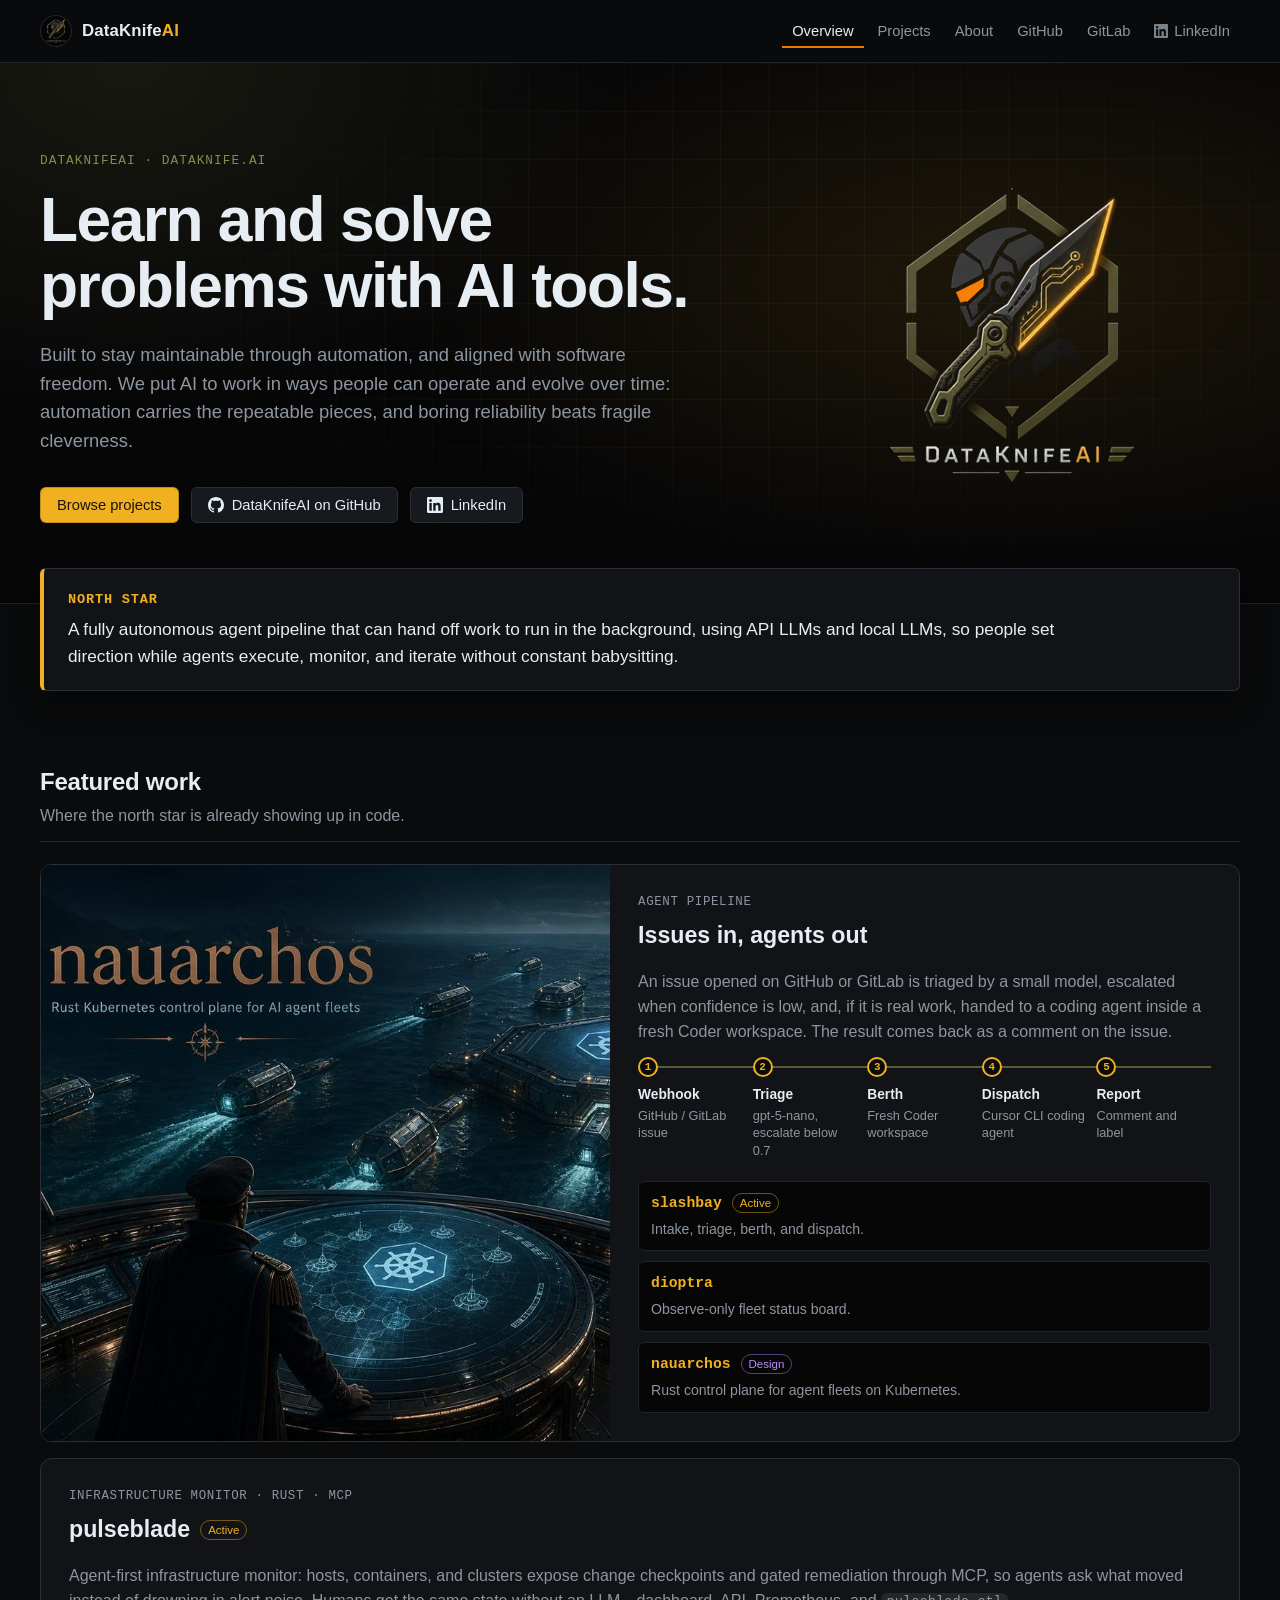
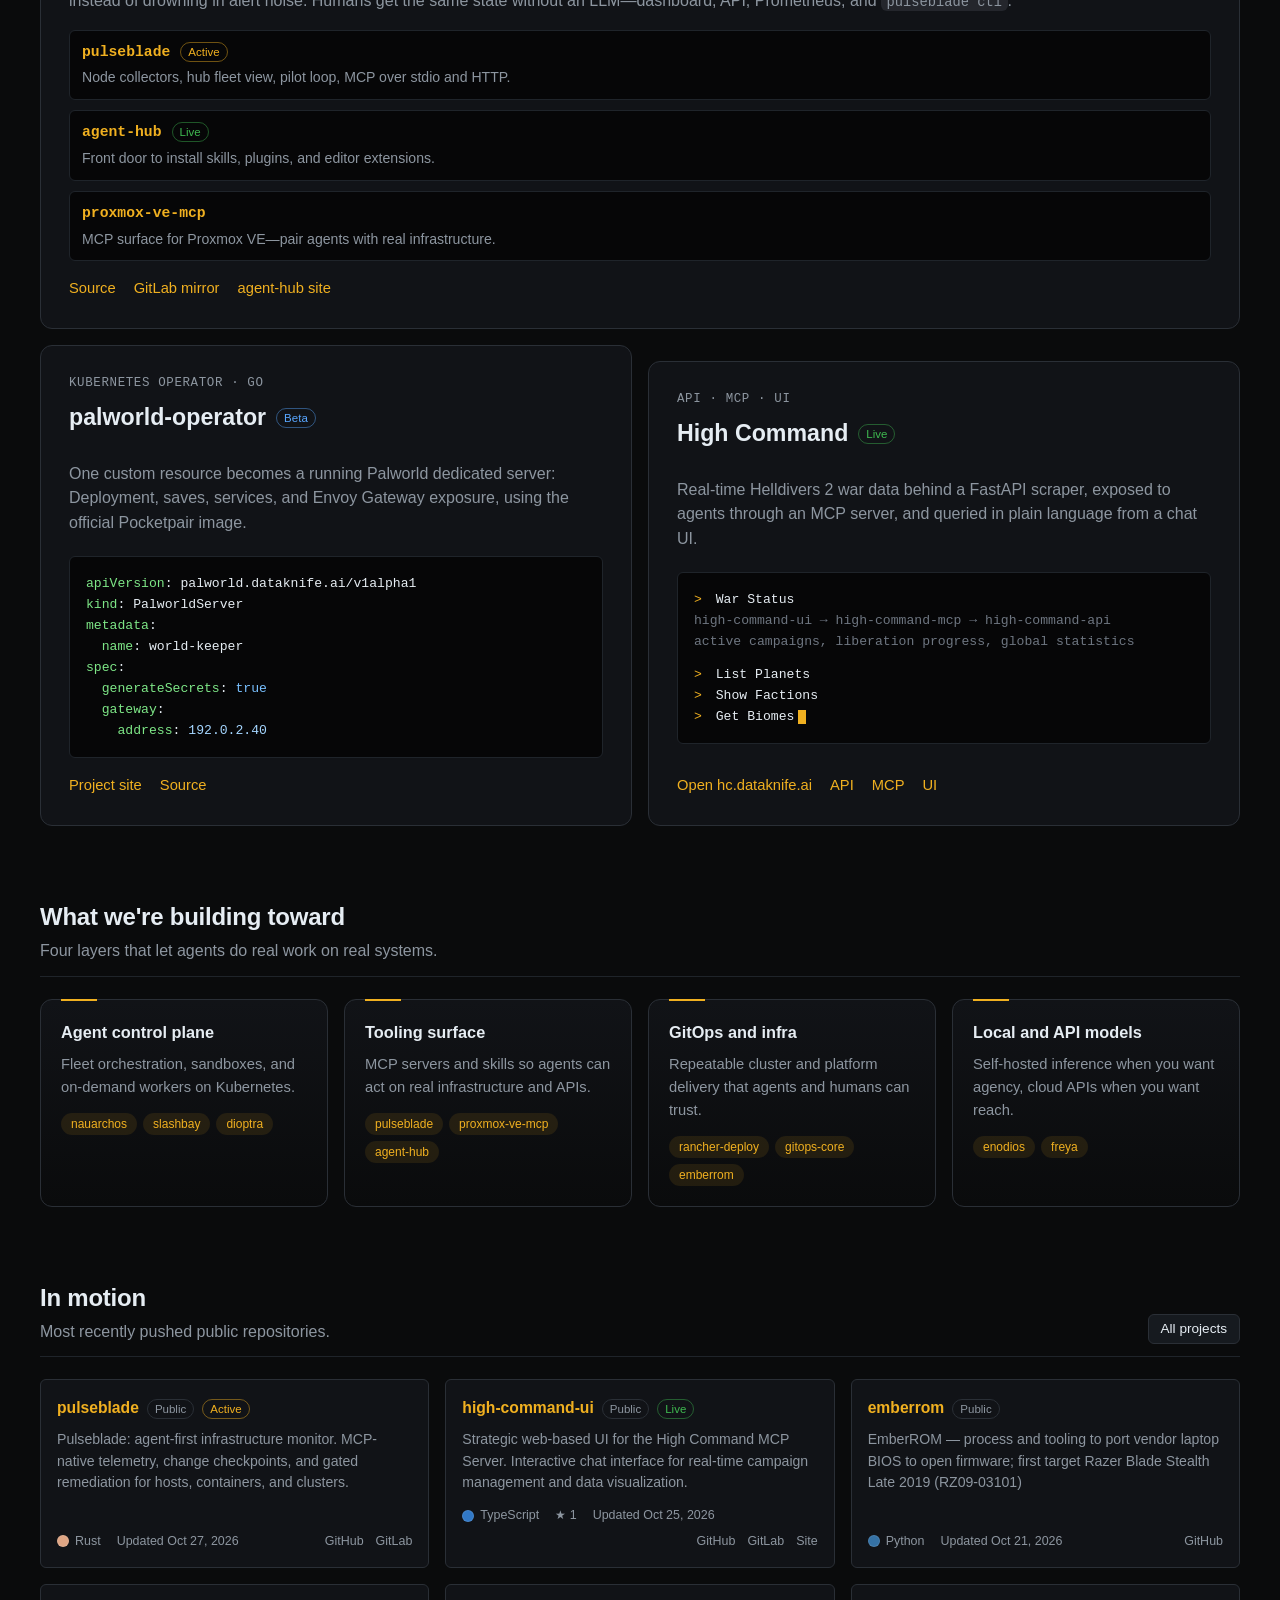
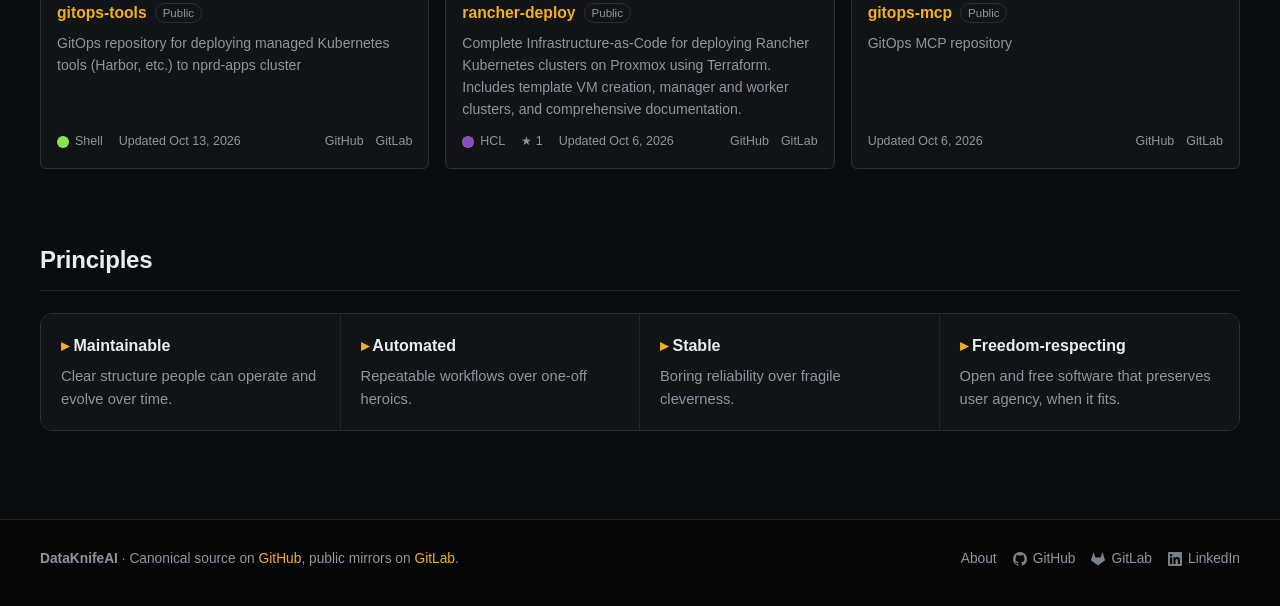
==== index.html @ 4ab3aa8d "feat: add About placeholder with resume stub Nav/footer About link and downloadable PDF placeholder;" ====
<!DOCTYPE html>
<html lang="en">
  <head>
    <meta charset="utf-8" />
    <meta name="viewport" content="width=device-width, initial-scale=1" />
    <title>DataKnifeAI — AI tools that stay maintainable</title>
    <meta
      name="description"
      content="DataKnifeAI learns and solves problems with AI tools—built to stay maintainable through automation, and aligned with software freedom."
    />
    <meta name="theme-color" content="#0a0b0c" />
    <link rel="icon" href="assets/favicon.svg" type="image/svg+xml" />
    <link rel="icon" href="assets/favicon-32.png" type="image/png" sizes="32x32" />
    <link rel="apple-touch-icon" href="assets/apple-touch-icon.png" sizes="180x180" />

    <link rel="canonical" href="https://dataknife.ai/" />
    <meta property="og:title" content="DataKnifeAI" />
    <meta
      property="og:description"
      content="Learn and solve problems with AI tools—built to stay maintainable through automation, and aligned with software freedom."
    />
    <meta property="og:url" content="https://dataknife.ai/" />
    <meta property="og:image" content="https://dataknife.ai/assets/og.jpg" />
    <meta property="og:type" content="website" />
    <meta name="twitter:card" content="summary_large_image" />
    <link rel="stylesheet" href="styles.css" />
  </head>
  <body>
    <a class="skip" href="#main">Skip to content</a>

    <header class="site-header">
      <div class="wrap header-row">
        <a class="brand" href="./">
          <img src="assets/dataknifeai-logo-384.png" alt="" width="32" height="32" />
          <span>DataKnife<em>AI</em></span>
        </a>
        <nav class="site-nav" aria-label="Primary">
          <a href="./" aria-current="page">Overview</a>
          <a href="projects.html">Projects</a>
          <a href="about.html">About</a>
          <a href="https://github.com/DataKnifeAI">GitHub</a>
          <a href="https://gitlab.com/dk-raas/dkai">GitLab</a>
          <a href="https://www.linkedin.com/in/lee-chapman-583ab796">
            <svg aria-hidden="true" viewBox="0 0 24 24" width="14" height="14"><path fill="currentColor" d="M20.447 20.452h-3.554v-5.569c0-1.328-.027-3.037-1.852-3.037-1.853 0-2.136 1.445-2.136 2.939v5.667H9.351V9h3.414v1.561h.046c.477-.9 1.637-1.85 3.37-1.85 3.601 0 4.267 2.37 4.267 5.455v6.286zM5.337 7.433c-1.144 0-2.063-.926-2.063-2.065 0-1.138.92-2.063 2.063-2.063 1.14 0 2.064.925 2.064 2.063 0 1.139-.925 2.065-2.064 2.065zm1.782 13.019H3.555V9h3.564v11.452zM22.225 0H1.771C.792 0 0 .774 0 1.729v20.542C0 23.227.792 24 1.771 24h20.451C23.2 24 24 23.227 24 22.271V1.729C24 .774 23.2 0 22.222 0h.003z"/></svg>
            LinkedIn
          </a>
        </nav>
      </div>
    </header>

    <main id="main">
      <section class="hero">
        <div class="wrap hero-grid">
          <div class="hero-copy">
            <p class="eyebrow">DataKnifeAI · dataknife.ai</p>
            <h1>Learn and solve problems with AI tools.</h1>
            <p class="lede">
              Built to stay maintainable through automation, and aligned with software freedom.
              We put AI to work in ways people can operate and evolve over time: automation
              carries the repeatable pieces, and boring reliability beats fragile cleverness.
            </p>
            <div class="actions">
              <a class="btn btn-primary" href="projects.html">Browse projects</a>
              <a class="btn" href="https://github.com/DataKnifeAI">
                <svg aria-hidden="true" viewBox="0 0 16 16" width="16" height="16"><path fill="currentColor" d="M8 0c4.42 0 8 3.58 8 8a8.013 8.013 0 0 1-5.45 7.59c-.4.08-.55-.17-.55-.38 0-.27.01-1.13.01-2.2 0-.75-.25-1.23-.54-1.48 1.78-.2 3.65-.88 3.65-3.95 0-.88-.31-1.59-.82-2.15.08-.2.36-1.02-.08-2.12 0 0-.67-.22-2.2.82-.64-.18-1.32-.27-2-.27-.68 0-1.36.09-2 .27-1.53-1.03-2.2-.82-2.2-.82-.44 1.1-.16 1.92-.08 2.12-.51.56-.82 1.28-.82 2.15 0 3.06 1.86 3.75 3.64 3.95-.23.2-.44.55-.51 1.07-.46.21-1.61.55-2.33-.66-.15-.24-.6-.83-1.23-.82-.67.01-.27.38.01.53.34.19.73.9.82 1.13.16.45.68 1.31 2.69.94 0 .67.01 1.3.01 1.49 0 .21-.15.45-.55.38A7.995 7.995 0 0 1 0 8c0-4.42 3.58-8 8-8Z"/></svg>
                DataKnifeAI on GitHub
              </a>
              <a class="btn" href="https://www.linkedin.com/in/lee-chapman-583ab796">
                <svg aria-hidden="true" viewBox="0 0 24 24" width="16" height="16"><path fill="currentColor" d="M20.447 20.452h-3.554v-5.569c0-1.328-.027-3.037-1.852-3.037-1.853 0-2.136 1.445-2.136 2.939v5.667H9.351V9h3.414v1.561h.046c.477-.9 1.637-1.85 3.37-1.85 3.601 0 4.267 2.37 4.267 5.455v6.286zM5.337 7.433c-1.144 0-2.063-.926-2.063-2.065 0-1.138.92-2.063 2.063-2.063 1.14 0 2.064.925 2.064 2.063 0 1.139-.925 2.065-2.064 2.065zm1.782 13.019H3.555V9h3.564v11.452zM22.225 0H1.771C.792 0 0 .774 0 1.729v20.542C0 23.227.792 24 1.771 24h20.451C23.2 24 24 23.227 24 22.271V1.729C24 .774 23.2 0 22.222 0h.003z"/></svg>
                LinkedIn
              </a>
            </div>
          </div>
          <figure class="hero-mark">
            <img src="assets/dataknifeai-logo-384.png" alt="DataKnifeAI logo: a circuit-edged data knife inside an olive hexagon" width="384" height="384" />
          </figure>
        </div>
      </section>

      <section class="wrap north-star" aria-labelledby="north-star-title">
        <div class="callout">
          <h2 id="north-star-title">North star</h2>
          <p>
            A fully autonomous agent pipeline that can hand off work to run in the background,
            using API LLMs and local LLMs, so people set direction while agents execute, monitor,
            and iterate without constant babysitting.
          </p>
        </div>
      </section>

      <section class="wrap section" aria-labelledby="featured-title">
        <header class="section-head">
          <h2 id="featured-title">Featured work</h2>
          <p>Where the north star is already showing up in code.</p>
        </header>

        <article class="feature feature-lead">
          <div class="feature-media">
            <img src="assets/nauarchos.jpg" alt="Nauarchos concept art: an admiral directing a fleet of agent vessels" width="1200" height="800" loading="lazy" />
          </div>
          <div class="feature-body">
            <p class="feature-kicker">Agent pipeline</p>
            <h3>Issues in, agents out</h3>
            <p>
              An issue opened on GitHub or GitLab is triaged by a small model, escalated when
              confidence is low, and, if it is real work, handed to a coding agent inside a fresh
              Coder workspace. The result comes back as a comment on the issue.
            </p>
            <ol class="pipeline" aria-label="Pipeline stages">
              <li><span>Webhook</span>GitHub / GitLab issue</li>
              <li><span>Triage</span>gpt-5-nano, escalate below 0.7</li>
              <li><span>Berth</span>Fresh Coder workspace</li>
              <li><span>Dispatch</span>Cursor CLI coding agent</li>
              <li><span>Report</span>Comment and label</li>
            </ol>
            <ul class="repo-trio">
              <li>
                <a href="https://github.com/DataKnifeAI/slashbay">slashbay</a>
                <span class="status status-active">Active</span>
                <p>Intake, triage, berth, and dispatch.</p>
              </li>
              <li>
                <a href="https://github.com/DataKnifeAI/dioptra">dioptra</a>
                <p>Observe-only fleet status board.</p>
              </li>
              <li>
                <a href="https://github.com/DataKnifeAI/nauarchos">nauarchos</a>
                <span class="status status-design">Design</span>
                <p>Rust control plane for agent fleets on Kubernetes.</p>
              </li>
            </ul>
          </div>
        </article>

        <article class="feature">
          <div class="feature-body">
            <p class="feature-kicker">Infrastructure monitor · Rust · MCP</p>
            <h3>
              <a href="https://github.com/DataKnifeAI/pulseblade">pulseblade</a>
              <span class="status status-active">Active</span>
            </h3>
            <p>
              Agent-first infrastructure monitor: hosts, containers, and clusters expose change
              checkpoints and gated remediation through MCP, so agents ask what moved instead of
              drowning in alert noise. Humans get the same state without an LLM—dashboard, API,
              Prometheus, and <code>pulseblade ctl</code>.
            </p>
            <ul class="repo-trio">
              <li>
                <a href="https://github.com/DataKnifeAI/pulseblade">pulseblade</a>
                <span class="status status-active">Active</span>
                <p>Node collectors, hub fleet view, pilot loop, MCP over stdio and HTTP.</p>
              </li>
              <li>
                <a href="https://github.com/DataKnifeAI/agent-hub">agent-hub</a>
                <span class="status status-live">Live</span>
                <p>Front door to install skills, plugins, and editor extensions.</p>
              </li>
              <li>
                <a href="https://github.com/DataKnifeAI/proxmox-ve-mcp">proxmox-ve-mcp</a>
                <p>MCP surface for Proxmox VE—pair agents with real infrastructure.</p>
              </li>
            </ul>
            <p class="feature-links">
              <a href="https://github.com/DataKnifeAI/pulseblade">Source</a>
              <a href="https://gitlab.com/dk-raas/dkai/pulseblade">GitLab mirror</a>
              <a href="https://dataknifeai.github.io/agent-hub/">agent-hub site</a>
            </p>
          </div>
        </article>

        <div class="feature-pair">
          <article class="feature">
            <div class="feature-body">
              <p class="feature-kicker">Kubernetes operator · Go</p>
              <h3>
                <a href="https://github.com/DataKnifeAI/palworld-operator">palworld-operator</a>
                <span class="status status-beta">Beta</span>
              </h3>
              <p>
                One custom resource becomes a running Palworld dedicated server: Deployment, saves,
                services, and Envoy Gateway exposure, using the official Pocketpair image.
              </p>
              <pre class="code" aria-label="Example PalworldServer resource"><code><span class="k">apiVersion</span>: palworld.dataknife.ai/v1alpha1
<span class="k">kind</span>: PalworldServer
<span class="k">metadata</span>:
  <span class="k">name</span>: world-keeper
<span class="k">spec</span>:
  <span class="k">generateSecrets</span>: <span class="v">true</span>
  <span class="k">gateway</span>:
    <span class="k">address</span>: <span class="s">192.0.2.40</span></code></pre>
              <p class="feature-links">
                <a href="https://dataknifeai.github.io/palworld-operator/">Project site</a>
                <a href="https://github.com/DataKnifeAI/palworld-operator">Source</a>
              </p>
            </div>
          </article>

          <article class="feature">
            <div class="feature-body">
              <p class="feature-kicker">API · MCP · UI</p>
              <h3>
                <a href="https://hc.dataknife.ai/">High Command</a>
                <span class="status status-live">Live</span>
              </h3>
              <p>
                Real-time Helldivers 2 war data behind a FastAPI scraper, exposed to agents through
                an MCP server, and queried in plain language from a chat UI.
              </p>
              <div class="terminal" aria-label="Example High Command prompt">
                <p><span class="prompt">&gt;</span> War Status</p>
                <p class="dim">high-command-ui → high-command-mcp → high-command-api</p>
                <p class="dim">active campaigns, liberation progress, global statistics</p>
                <p class="gap"><span class="prompt">&gt;</span> List Planets</p>
                <p><span class="prompt">&gt;</span> Show Factions</p>
                <p><span class="prompt">&gt;</span> Get Biomes<span class="cursor" aria-hidden="true"></span></p>
              </div>
              <p class="feature-links">
                <a href="https://hc.dataknife.ai/">Open hc.dataknife.ai</a>
                <a href="https://github.com/DataKnifeAI/high-command-api">API</a>
                <a href="https://github.com/DataKnifeAI/high-command-mcp">MCP</a>
                <a href="https://github.com/DataKnifeAI/high-command-ui">UI</a>
              </p>
            </div>
          </article>
        </div>
      </section>

      <section class="wrap section" aria-labelledby="layers-title">
        <header class="section-head">
          <h2 id="layers-title">What we're building toward</h2>
          <p>Four layers that let agents do real work on real systems.</p>
        </header>
        <div class="layers">
          <article>
            <h3>Agent control plane</h3>
            <p>Fleet orchestration, sandboxes, and on-demand workers on Kubernetes.</p>
            <p class="layer-repos"><a href="https://github.com/DataKnifeAI/nauarchos">nauarchos</a> <a href="https://github.com/DataKnifeAI/slashbay">slashbay</a> <a href="https://github.com/DataKnifeAI/dioptra">dioptra</a></p>
          </article>
          <article>
            <h3>Tooling surface</h3>
            <p>MCP servers and skills so agents can act on real infrastructure and APIs.</p>
            <p class="layer-repos"><a href="https://github.com/DataKnifeAI/pulseblade">pulseblade</a> <a href="https://github.com/DataKnifeAI/proxmox-ve-mcp">proxmox-ve-mcp</a> <a href="https://github.com/DataKnifeAI/agent-hub">agent-hub</a></p>
          </article>
          <article>
            <h3>GitOps and infra</h3>
            <p>Repeatable cluster and platform delivery that agents and humans can trust.</p>
            <p class="layer-repos"><a href="https://github.com/DataKnifeAI/rancher-deploy">rancher-deploy</a> <a href="https://github.com/DataKnifeAI/gitops-core">gitops-core</a> <a href="https://github.com/DataKnifeAI/emberrom">emberrom</a></p>
          </article>
          <article>
            <h3>Local and API models</h3>
            <p>Self-hosted inference when you want agency, cloud APIs when you want reach.</p>
            <p class="layer-repos"><a href="https://github.com/DataKnifeAI/enodios">enodios</a> <a href="https://github.com/DataKnifeAI/freya">freya</a></p>
          </article>
        </div>
      </section>

      <section class="wrap section" aria-labelledby="motion-title">
        <header class="section-head section-head-row">
          <div>
            <h2 id="motion-title">In motion</h2>
            <p>Most recently pushed public repositories.</p>
          </div>
          <a class="btn btn-small" href="projects.html">All projects</a>
        </header>
        <div class="repo-grid" id="recent" aria-live="polite">
          <p class="muted">Loading recent activity…</p>
        </div>
      </section>

      <section class="wrap section" aria-labelledby="principles-title">
        <header class="section-head">
          <h2 id="principles-title">Principles</h2>
        </header>
        <dl class="principles">
          <div><dt>Maintainable</dt><dd>Clear structure people can operate and evolve over time.</dd></div>
          <div><dt>Automated</dt><dd>Repeatable workflows over one-off heroics.</dd></div>
          <div><dt>Stable</dt><dd>Boring reliability over fragile cleverness.</dd></div>
          <div><dt>Freedom-respecting</dt><dd>Open and free software that preserves user agency, when it fits.</dd></div>
        </dl>
      </section>
    </main>

    <footer class="site-footer">
      <div class="wrap footer-row">
        <p>
          <strong>DataKnifeAI</strong> · Canonical source on
          <a href="https://github.com/DataKnifeAI">GitHub</a>, public mirrors on
          <a href="https://gitlab.com/dk-raas/dkai">GitLab</a>.
        </p>
        <p class="footer-links">
          <a href="about.html">About</a>
          <a href="https://github.com/DataKnifeAI">
            <svg aria-hidden="true" viewBox="0 0 16 16" width="14" height="14"><path fill="currentColor" d="M8 0c4.42 0 8 3.58 8 8a8.013 8.013 0 0 1-5.45 7.59c-.4.08-.55-.17-.55-.38 0-.27.01-1.13.01-2.2 0-.75-.25-1.23-.54-1.48 1.78-.2 3.65-.88 3.65-3.95 0-.88-.31-1.59-.82-2.15.08-.2.36-1.02-.08-2.12 0 0-.67-.22-2.2.82-.64-.18-1.32-.27-2-.27-.68 0-1.36.09-2 .27-1.53-1.03-2.2-.82-2.2-.82-.44 1.1-.16 1.92-.08 2.12-.51.56-.82 1.28-.82 2.15 0 3.06 1.86 3.75 3.64 3.95-.23.2-.44.55-.51 1.07-.46.21-1.61.55-2.33-.66-.15-.24-.6-.83-1.23-.82-.67.01-.27.38.01.53.34.19.73.9.82 1.13.16.45.68 1.31 2.69.94 0 .67.01 1.3.01 1.49 0 .21-.15.45-.55.38A7.995 7.995 0 0 1 0 8c0-4.42 3.58-8 8-8Z"/></svg>
            GitHub
          </a>
          <a href="https://gitlab.com/dk-raas/dkai">
            <svg aria-hidden="true" viewBox="0 0 24 24" width="14" height="14"><path fill="currentColor" d="M23.955 13.587l-1.342-4.135-2.664-8.189a.455.455 0 0 0-.867 0L16.418 9.45H7.582L4.918 1.263a.455.455 0 0 0-.867 0L1.386 9.452.044 13.587a.924.924 0 0 0 .331 1.023L12 23.054l11.625-8.443a.92.92 0 0 0 .33-1.024"/></svg>
            GitLab
          </a>
          <a href="https://www.linkedin.com/in/lee-chapman-583ab796">
            <svg aria-hidden="true" viewBox="0 0 24 24" width="14" height="14"><path fill="currentColor" d="M20.447 20.452h-3.554v-5.569c0-1.328-.027-3.037-1.852-3.037-1.853 0-2.136 1.445-2.136 2.939v5.667H9.351V9h3.414v1.561h.046c.477-.9 1.637-1.85 3.37-1.85 3.601 0 4.267 2.37 4.267 5.455v6.286zM5.337 7.433c-1.144 0-2.063-.926-2.063-2.065 0-1.138.92-2.063 2.063-2.063 1.14 0 2.064.925 2.064 2.063 0 1.139-.925 2.065-2.064 2.065zm1.782 13.019H3.555V9h3.564v11.452zM22.225 0H1.771C.792 0 0 .774 0 1.729v20.542C0 23.227.792 24 1.771 24h20.451C23.2 24 24 23.227 24 22.271V1.729C24 .774 23.2 0 22.222 0h.003z"/></svg>
            LinkedIn
          </a>
        </p>
      </div>
    </footer>

    <script src="shared.js"></script>
    <script src="home.js"></script>
  </body>
</html>
---- styles.css ----
:root {
  color-scheme: dark;
  --bg: #0a0b0c;
  --bg-inset: #060607;
  --surface: #111317;
  --surface-2: #161a1f;
  --border: #2a2f36;
  --border-muted: #1f242a;
  --fg: #e6edf3;
  --fg-muted: #8d96a0;
  --fg-subtle: #6e7681;
  --olive: #5a5a36;
  --olive-bright: #8a8a4e;
  --amber: #f0b020;
  --orange: #f07800;
  --link: #f0b020;
  --green: #3fb950;
  --blue: #58a6ff;
  --purple: #bc8cff;
  --radius: 6px;
  --radius-lg: 12px;
  --sans: -apple-system, BlinkMacSystemFont, "Segoe UI", "Noto Sans", Helvetica, Arial, sans-serif;
  --mono: ui-monospace, SFMono-Regular, "SF Mono", Menlo, Consolas, "Liberation Mono", monospace;
  --wrap: 1200px;
}

*,
*::before,
*::after {
  box-sizing: border-box;
}

html {
  scroll-behavior: smooth;
}

body {
  margin: 0;
  background: var(--bg);
  color: var(--fg);
  font-family: var(--sans);
  font-size: 16px;
  line-height: 1.55;
  -webkit-font-smoothing: antialiased;
}

a {
  color: var(--link);
  text-decoration: none;
}

a:hover {
  text-decoration: underline;
}

img {
  max-width: 100%;
  display: block;
}

code {
  font-family: var(--mono);
  font-size: 0.86em;
  padding: 0.12em 0.4em;
  border-radius: var(--radius);
  background: rgba(110, 118, 129, 0.2);
}

.wrap {
  width: min(var(--wrap), calc(100% - 48px));
  margin-inline: auto;
}

.muted {
  color: var(--fg-muted);
}

.skip {
  position: absolute;
  left: 12px;
  top: -40px;
  z-index: 10;
  padding: 6px 12px;
  border-radius: var(--radius);
  background: var(--amber);
  color: #111;
}

.skip:focus {
  top: 12px;
}

.sr {
  position: absolute;
  width: 1px;
  height: 1px;
  overflow: hidden;
  clip: rect(0, 0, 0, 0);
  white-space: nowrap;
}

:focus-visible {
  outline: 2px solid var(--amber);
  outline-offset: 2px;
  border-radius: 4px;
}

/* Header */

.site-header {
  position: sticky;
  top: 0;
  z-index: 5;
  background: rgba(10, 11, 12, 0.88);
  backdrop-filter: saturate(160%) blur(10px);
  border-bottom: 1px solid var(--border-muted);
}

.header-row {
  display: flex;
  align-items: center;
  justify-content: space-between;
  gap: 16px;
  min-height: 62px;
}

.brand {
  display: inline-flex;
  align-items: center;
  gap: 10px;
  color: var(--fg);
  font-weight: 600;
  font-size: 1.05rem;
  letter-spacing: 0.01em;
}

.brand:hover {
  text-decoration: none;
}

.brand img {
  width: 32px;
  height: 32px;
  border-radius: 50%;
  border: 1px solid var(--border);
}

.brand em {
  font-style: normal;
  color: var(--amber);
}

.site-nav {
  display: flex;
  gap: 4px;
}

.site-nav a {
  display: inline-flex;
  align-items: center;
  gap: 6px;
  color: var(--fg-muted);
  padding: 6px 10px;
  border-radius: var(--radius);
  font-size: 0.92rem;
}

.site-nav a svg {
  flex-shrink: 0;
  opacity: 0.85;
}

.site-nav a:hover {
  color: var(--fg);
  background: var(--surface-2);
  text-decoration: none;
}

.site-nav a[aria-current="page"] {
  color: var(--fg);
  box-shadow: inset 0 -2px 0 var(--orange);
  border-radius: 0;
}

/* Buttons */

.btn {
  display: inline-flex;
  align-items: center;
  gap: 8px;
  padding: 7px 16px;
  border: 1px solid var(--border);
  border-radius: var(--radius);
  background: var(--surface-2);
  color: var(--fg);
  font-size: 0.92rem;
  font-weight: 500;
  line-height: 20px;
}

.btn:hover {
  background: #1f252c;
  border-color: #3b424b;
  text-decoration: none;
}

.btn-primary {
  background: var(--amber);
  border-color: rgba(0, 0, 0, 0.2);
  color: #16130a;
}

.btn-primary:hover {
  background: #ffc23a;
  border-color: rgba(0, 0, 0, 0.2);
}

.btn-small {
  padding: 4px 12px;
  font-size: 0.85rem;
}

/* Hero */

.hero {
  position: relative;
  overflow: hidden;
  border-bottom: 1px solid var(--border-muted);
  background:
    radial-gradient(900px 420px at 78% 40%, rgba(240, 176, 32, 0.1), transparent 70%),
    radial-gradient(700px 500px at 10% 0%, rgba(90, 90, 54, 0.22), transparent 70%),
    var(--bg-inset);
}

.hero::before {
  content: "";
  position: absolute;
  inset: 0;
  background-image:
    linear-gradient(rgba(138, 138, 78, 0.07) 1px, transparent 1px),
    linear-gradient(90deg, rgba(138, 138, 78, 0.07) 1px, transparent 1px);
  background-size: 48px 48px;
  mask-image: radial-gradient(ellipse at 60% 40%, #000 20%, transparent 75%);
  pointer-events: none;
}

.hero-grid {
  position: relative;
  display: grid;
  grid-template-columns: minmax(0, 1.25fr) minmax(0, 0.75fr);
  align-items: center;
  gap: 48px;
  padding: 88px 0 80px;
}

.eyebrow {
  margin: 0 0 16px;
  font-family: var(--mono);
  font-size: 0.8rem;
  letter-spacing: 0.08em;
  text-transform: uppercase;
  color: var(--olive-bright);
}

h1 {
  margin: 0;
  font-size: clamp(2.4rem, 5vw, 3.9rem);
  line-height: 1.06;
  letter-spacing: -0.025em;
  font-weight: 650;
}

.lede {
  margin: 22px 0 0;
  max-width: 40rem;
  font-size: 1.15rem;
  color: var(--fg-muted);
}

.actions {
  display: flex;
  flex-wrap: wrap;
  gap: 12px;
  margin-top: 32px;
}

.hero-mark {
  margin: 0;
  justify-self: center;
  position: relative;
}

.hero-mark::after {
  content: "";
  position: absolute;
  inset: 12%;
  z-index: -1;
  border-radius: 50%;
  background: radial-gradient(circle, rgba(240, 176, 32, 0.25), transparent 70%);
  filter: blur(30px);
}

.hero-mark img {
  width: min(360px, 100%);
  height: auto;
  border-radius: var(--radius-lg);
  mix-blend-mode: lighten;
}

/* North star */

.north-star {
  margin-top: -36px;
  position: relative;
}

.callout {
  padding: 20px 24px;
  border: 1px solid var(--border);
  border-left: 4px solid var(--amber);
  border-radius: var(--radius);
  background: var(--surface);
  box-shadow: 0 12px 32px rgba(0, 0, 0, 0.45);
}

.callout h2 {
  margin: 0 0 6px;
  font-size: 0.85rem;
  font-family: var(--mono);
  letter-spacing: 0.06em;
  text-transform: uppercase;
  color: var(--amber);
}

.callout p {
  margin: 0;
  font-size: 1.08rem;
  max-width: 62rem;
}

/* Sections */

.section {
  padding-top: 72px;
}

.section-head {
  margin-bottom: 22px;
  padding-bottom: 12px;
  border-bottom: 1px solid var(--border-muted);
}

.section-head h2 {
  margin: 0;
  font-size: 1.5rem;
  font-weight: 600;
  letter-spacing: -0.01em;
}

.section-head p {
  margin: 4px 0 0;
  color: var(--fg-muted);
}

.section-head-row {
  display: flex;
  align-items: end;
  justify-content: space-between;
  gap: 16px;
}

/* Features */

.feature {
  border: 1px solid var(--border);
  border-radius: var(--radius-lg);
  background: var(--surface);
  overflow: hidden;
}

.feature-lead {
  display: grid;
  grid-template-columns: minmax(0, 0.95fr) minmax(0, 1.05fr);
}

.feature-media {
  position: relative;
  min-height: 100%;
  background: var(--bg-inset);
}

.feature-media img {
  width: 100%;
  height: 100%;
  object-fit: cover;
  object-position: 12% center;
}

.feature-body {
  padding: 28px;
}

.feature-kicker {
  margin: 0 0 6px;
  font-family: var(--mono);
  font-size: 0.78rem;
  letter-spacing: 0.05em;
  text-transform: uppercase;
  color: var(--olive-bright);
}

.feature h3 {
  display: flex;
  flex-wrap: wrap;
  align-items: center;
  gap: 10px;
  margin: 0 0 10px;
  font-size: 1.45rem;
  font-weight: 600;
}

.feature h3 a {
  color: var(--fg);
}

.feature p {
  color: var(--fg-muted);
}

.pipeline {
  display: grid;
  grid-template-columns: repeat(5, minmax(0, 1fr));
  gap: 0;
  margin: 22px 0;
  padding: 0;
  list-style: none;
  counter-reset: stage;
}

.pipeline li {
  position: relative;
  padding: 12px 10px 0 0;
  border-top: 2px solid var(--olive);
  font-size: 0.8rem;
  color: var(--fg-muted);
  line-height: 1.35;
}

.pipeline li::before {
  counter-increment: stage;
  content: counter(stage);
  position: absolute;
  top: -11px;
  left: 0;
  display: grid;
  place-items: center;
  width: 20px;
  height: 20px;
  border-radius: 50%;
  background: var(--bg);
  border: 2px solid var(--amber);
  color: var(--amber);
  font-size: 0.68rem;
  font-weight: 700;
  font-family: var(--mono);
}

.pipeline li span {
  display: block;
  margin: 6px 0 2px;
  color: var(--fg);
  font-weight: 600;
  font-size: 0.86rem;
}

.repo-trio {
  display: grid;
  gap: 10px;
  margin: 0;
  padding: 0;
  list-style: none;
}

.repo-trio li {
  display: grid;
  grid-template-columns: auto auto 1fr;
  align-items: baseline;
  gap: 4px 10px;
  padding: 10px 12px;
  border: 1px solid var(--border-muted);
  border-radius: var(--radius);
  background: var(--bg-inset);
}

.repo-trio a {
  font-family: var(--mono);
  font-weight: 600;
  font-size: 0.92rem;
}

.repo-trio p {
  grid-column: 1 / -1;
  margin: 0;
  font-size: 0.88rem;
}

.feature + .feature,
.feature + .feature-pair,
.feature-lead + .feature,
.feature-lead + .feature-pair {
  margin-top: 16px;
}

.feature-pair {
  display: grid;
  grid-template-columns: repeat(2, minmax(0, 1fr));
  gap: 16px;
}

.feature-pair .feature-body {
  display: flex;
  flex-direction: column;
  height: 100%;
}

.feature-links {
  display: flex;
  flex-wrap: wrap;
  gap: 8px 18px;
  margin: auto 0 0;
  padding-top: 16px;
  font-size: 0.92rem;
}

.code,
.terminal {
  margin: 4px 0 0;
  padding: 16px;
  border: 1px solid var(--border-muted);
  border-radius: var(--radius);
  background: var(--bg-inset);
  font-family: var(--mono);
  font-size: 0.82rem;
  line-height: 1.6;
  overflow-x: auto;
  color: var(--fg);
}

.code code {
  padding: 0;
  background: none;
  font-size: inherit;
}

.code .k {
  color: #7ee787;
}

.code .v {
  color: #79c0ff;
}

.code .s {
  color: #a5d6ff;
}

.terminal p {
  margin: 0;
  color: var(--fg);
}

.terminal .dim {
  color: var(--fg-subtle);
}

.terminal .gap {
  margin-top: 12px;
}

.terminal .cursor {
  display: inline-block;
  width: 0.55em;
  height: 1.05em;
  margin-left: 4px;
  vertical-align: text-bottom;
  background: var(--amber);
  animation: blink 1.1s steps(1) infinite;
}

@keyframes blink {
  50% {
    opacity: 0;
  }
}

.terminal .prompt {
  color: var(--amber);
  margin-right: 6px;
}

/* Status + labels */

.status,
.visibility {
  display: inline-block;
  padding: 0 7px;
  border: 1px solid var(--border);
  border-radius: 2em;
  font-size: 0.72rem;
  font-weight: 500;
  line-height: 18px;
  color: var(--fg-muted);
  font-family: var(--sans);
  white-space: nowrap;
}

.status-live {
  color: var(--green);
  border-color: rgba(63, 185, 80, 0.45);
}

.status-active {
  color: var(--amber);
  border-color: rgba(240, 176, 32, 0.45);
}

.status-beta {
  color: var(--blue);
  border-color: rgba(88, 166, 255, 0.45);
}

.status-design {
  color: var(--purple);
  border-color: rgba(188, 140, 255, 0.45);
}

/* Layers */

.layers {
  display: grid;
  grid-template-columns: repeat(4, minmax(0, 1fr));
  gap: 16px;
}

.layers article {
  position: relative;
  padding: 20px;
  border: 1px solid var(--border);
  border-radius: var(--radius-lg);
  background: linear-gradient(180deg, var(--surface), var(--bg));
}

.layers article::before {
  content: "";
  position: absolute;
  top: -1px;
  left: 20px;
  width: 36px;
  height: 2px;
  background: var(--amber);
}

.layers h3 {
  margin: 0 0 8px;
  font-size: 1.02rem;
}

.layers p {
  margin: 0;
  color: var(--fg-muted);
  font-size: 0.92rem;
}

.layers .layer-repos {
  display: flex;
  flex-wrap: wrap;
  gap: 6px;
  margin-top: 14px;
}

.layer-repos a,
.topics span {
  display: inline-block;
  padding: 0 10px;
  border-radius: 2em;
  background: rgba(240, 176, 32, 0.1);
  color: var(--amber);
  font-size: 0.75rem;
  font-weight: 500;
  line-height: 22px;
}

.layer-repos a:hover {
  background: var(--amber);
  color: #16130a;
  text-decoration: none;
}

/* Repo cards (GitHub pinned style) */

.repo-grid {
  display: grid;
  grid-template-columns: repeat(3, minmax(0, 1fr));
  gap: 16px;
}

.repo-card {
  display: flex;
  flex-direction: column;
  padding: 16px;
  border: 1px solid var(--border);
  border-radius: var(--radius);
  background: var(--surface);
}

.repo-card:hover {
  border-color: #3b424b;
}

.repo-name {
  display: flex;
  flex-wrap: wrap;
  align-items: center;
  gap: 8px;
  margin: 0;
  font-size: 0.98rem;
  font-weight: 600;
}

.repo-desc {
  margin: 8px 0 12px;
  color: var(--fg-muted);
  font-size: 0.88rem;
}

.repo-card .repo-desc {
  flex: 1;
}

.repo-meta {
  display: flex;
  flex-wrap: wrap;
  align-items: center;
  gap: 6px 16px;
  margin: 0;
  color: var(--fg-muted);
  font-size: 0.78rem;
}

.lang {
  display: inline-flex;
  align-items: center;
  gap: 6px;
}

.lang-dot {
  width: 12px;
  height: 12px;
  border-radius: 50%;
  border: 1px solid rgba(255, 255, 255, 0.1);
}

.hosts {
  display: inline-flex;
  gap: 12px;
  margin-left: auto;
}

.hosts a {
  color: var(--fg-muted);
}

.hosts a:hover {
  color: var(--amber);
}

/* Principles */

.principles {
  display: grid;
  grid-template-columns: repeat(4, minmax(0, 1fr));
  gap: 0;
  margin: 0;
  border: 1px solid var(--border);
  border-radius: var(--radius-lg);
  overflow: hidden;
}

.principles div {
  padding: 20px;
  background: var(--surface);
  border-right: 1px solid var(--border-muted);
}

.principles div:last-child {
  border-right: 0;
}

.principles dt {
  font-weight: 600;
  margin-bottom: 6px;
}

.principles dt::before {
  content: "▸ ";
  color: var(--amber);
}

.principles dd {
  margin: 0;
  color: var(--fg-muted);
  font-size: 0.92rem;
}

/* Projects page */

.page-head {
  padding: 40px 0 16px;
}

.page-head h1 {
  font-size: 2rem;
}

.page-head p {
  margin: 6px 0 0;
}

.about-draft {
  margin-top: 8px;
  max-width: 44rem;
}

.about-actions {
  padding-top: 36px;
  padding-bottom: 72px;
}

.repo-toolbar {
  display: flex;
  flex-wrap: wrap;
  align-items: center;
  justify-content: space-between;
  gap: 12px;
  padding: 16px 0;
  border-bottom: 1px solid var(--border-muted);
}

.search {
  position: relative;
  flex: 1 1 280px;
  max-width: 440px;
}

.search svg {
  position: absolute;
  left: 10px;
  top: 50%;
  transform: translateY(-50%);
  color: var(--fg-subtle);
}

.search input {
  width: 100%;
  padding: 6px 12px 6px 34px;
  border: 1px solid var(--border);
  border-radius: var(--radius);
  background: var(--bg-inset);
  color: var(--fg);
  font: inherit;
  font-size: 0.92rem;
  line-height: 20px;
}

.search input:focus {
  outline: none;
  border-color: var(--amber);
  box-shadow: 0 0 0 3px rgba(240, 176, 32, 0.25);
}

.tabs {
  display: flex;
  flex-wrap: wrap;
  gap: 4px;
}

.tabs button {
  display: inline-flex;
  align-items: center;
  gap: 6px;
  padding: 5px 12px;
  border: 1px solid transparent;
  border-radius: var(--radius);
  background: transparent;
  color: var(--fg-muted);
  font: inherit;
  font-size: 0.88rem;
  cursor: pointer;
}

.tabs button:hover {
  color: var(--fg);
  background: var(--surface-2);
}

.tabs button[aria-selected="true"] {
  color: var(--fg);
  border-color: var(--border);
  background: var(--surface-2);
  box-shadow: inset 0 -2px 0 var(--orange);
}

.count {
  min-width: 20px;
  padding: 0 6px;
  border-radius: 2em;
  background: rgba(110, 118, 129, 0.3);
  font-size: 0.72rem;
  font-weight: 500;
  line-height: 18px;
  text-align: center;
}

.repo-list {
  margin: 0;
  padding: 0;
  list-style: none;
}

.repo-row {
  padding: 24px 0;
  border-bottom: 1px solid var(--border-muted);
}

.repo-row .repo-name {
  font-size: 1.2rem;
}

.repo-row .repo-desc {
  max-width: 48rem;
  font-size: 0.92rem;
}

.topics {
  display: flex;
  flex-wrap: wrap;
  gap: 6px;
  margin: 0 0 12px;
}

.repo-empty {
  padding: 48px 0;
  text-align: center;
  color: var(--fg-muted);
}

/* Footer */

.site-footer {
  margin-top: 88px;
  border-top: 1px solid var(--border-muted);
  background: var(--bg-inset);
}

.footer-row {
  display: flex;
  flex-wrap: wrap;
  justify-content: space-between;
  gap: 12px 32px;
  padding: 28px 0 36px;
  font-size: 0.86rem;
  color: var(--fg-muted);
}

.footer-row p {
  margin: 0;
  max-width: 44rem;
}

.footer-links {
  display: flex;
  flex-wrap: wrap;
  gap: 4px 16px;
  align-items: center;
}

.footer-links a {
  display: inline-flex;
  align-items: center;
  gap: 6px;
  color: var(--fg-muted);
}

.footer-links a:hover {
  color: var(--fg);
  text-decoration: none;
}

.footer-links a svg {
  flex-shrink: 0;
  opacity: 0.85;
}

/* Responsive */

@media (max-width: 1000px) {
  .layers,
  .principles {
    grid-template-columns: repeat(2, minmax(0, 1fr));
  }

  .principles div:nth-child(2) {
    border-right: 0;
  }

  .principles div:nth-child(-n + 2) {
    border-bottom: 1px solid var(--border-muted);
  }

  .repo-grid {
    grid-template-columns: repeat(2, minmax(0, 1fr));
  }

  .feature-lead {
    grid-template-columns: 1fr;
  }

  .feature-media img {
    aspect-ratio: 16 / 8;
  }
}

@media (max-width: 720px) {
  .wrap {
    width: calc(100% - 32px);
  }

  /* Keep Overview / Projects / About; hide external social links on small screens */
  .site-nav a:nth-child(n + 4) {
    display: none;
  }

  .hero-grid {
    grid-template-columns: 1fr;
    gap: 24px;
    padding: 48px 0 64px;
  }

  .hero-mark {
    order: -1;
    justify-self: start;
  }

  .hero-mark img {
    width: 120px;
  }

  .feature-pair,
  .layers,
  .principles,
  .repo-grid {
    grid-template-columns: 1fr;
  }

  .principles div {
    border-right: 0;
    border-bottom: 1px solid var(--border-muted);
  }

  .principles div:last-child {
    border-bottom: 0;
  }

  .pipeline {
    grid-template-columns: 1fr;
    gap: 14px;
    border-left: 2px solid var(--olive);
    margin-left: 10px;
    padding-left: 20px;
  }

  .pipeline li {
    border-top: 0;
    padding: 0;
  }

  .pipeline li::before {
    top: 2px;
    left: -32px;
  }

  .pipeline li span {
    margin-top: 0;
  }

  .feature-body {
    padding: 20px;
  }

  .hosts {
    margin-left: 0;
  }
}

.about-stub {
  max-width: 40rem;
  padding: 8px 0 64px;
}

.about-lede {
  margin: 0 0 24px;
  font-size: 1.15rem;
  line-height: 1.55;
  color: var(--fg-muted);
}

.about-actions {
  display: flex;
  flex-wrap: wrap;
  gap: 10px;
  margin-bottom: 20px;
}

.about-note {
  margin: 0;
  font-size: 0.9rem;
}

@media (prefers-reduced-motion: reduce) {
  html {
    scroll-behavior: auto;
  }

  .terminal .cursor {
    animation: none;
  }
}
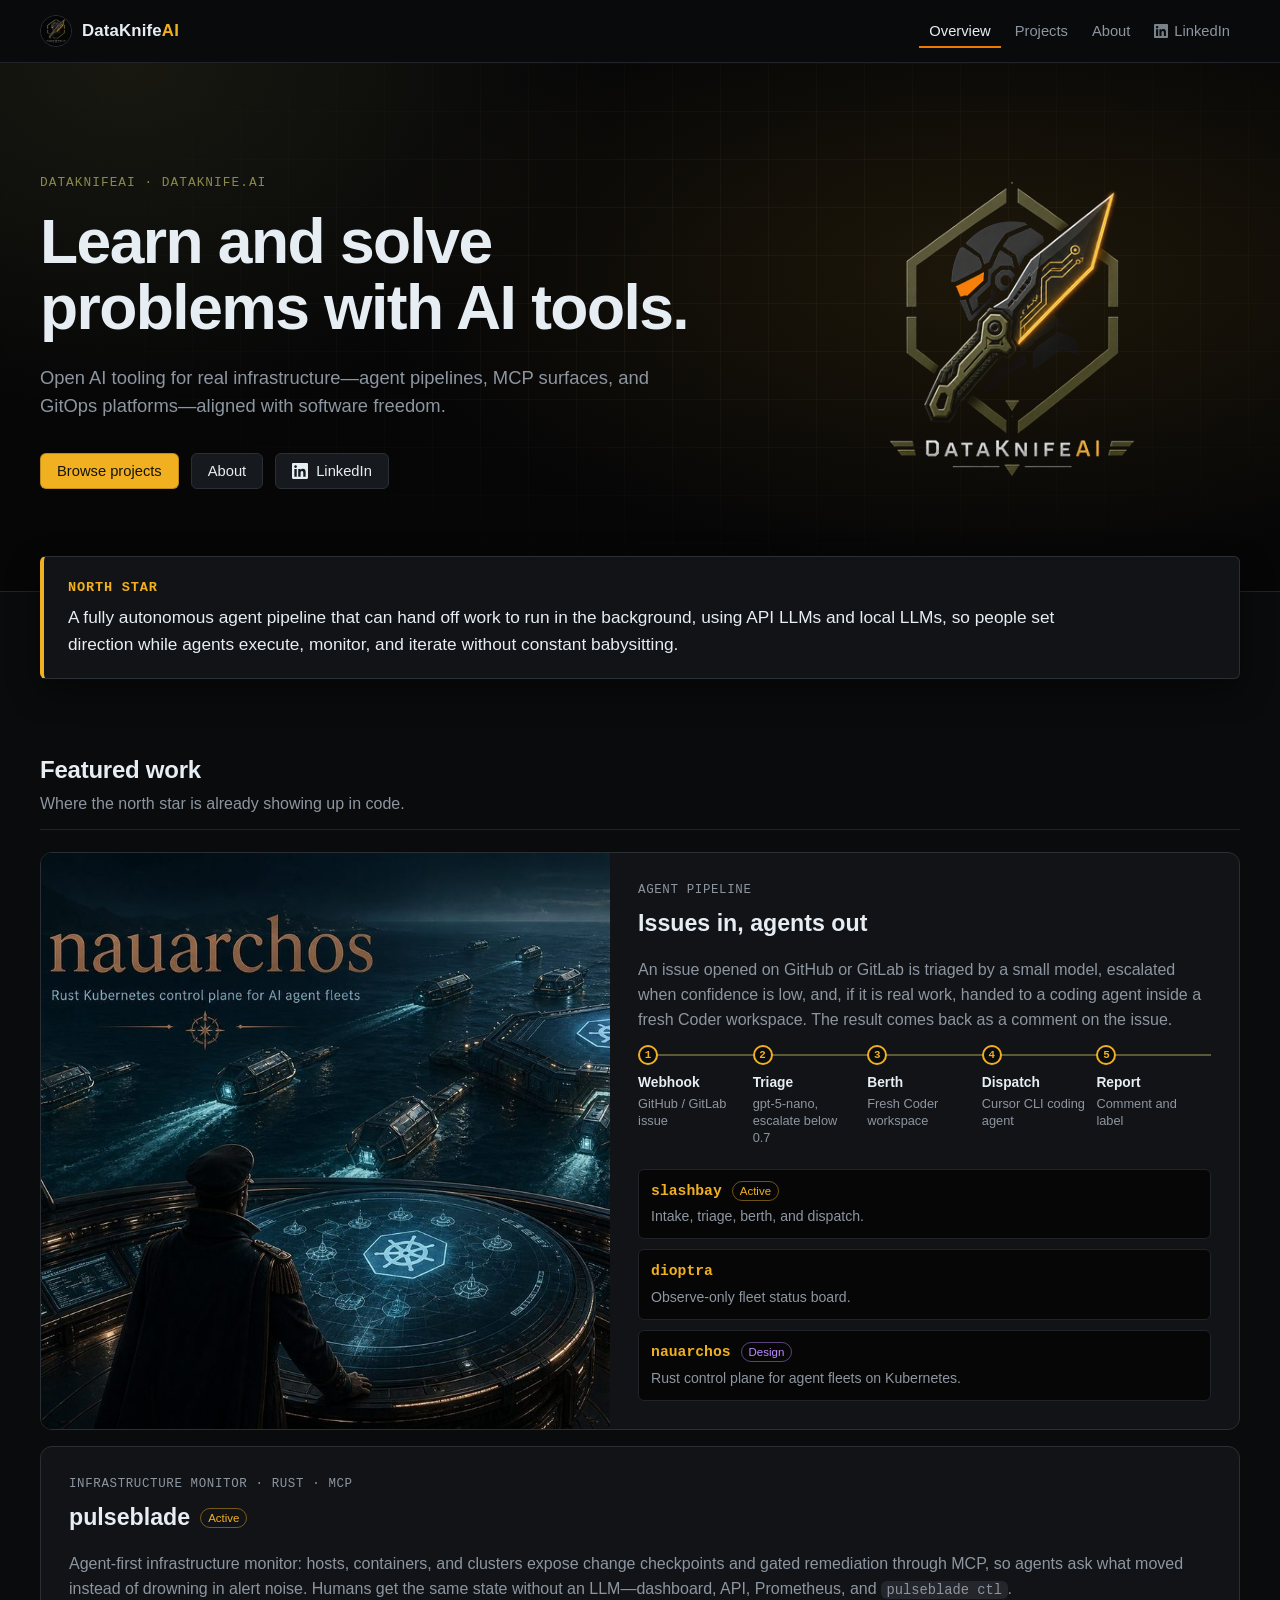
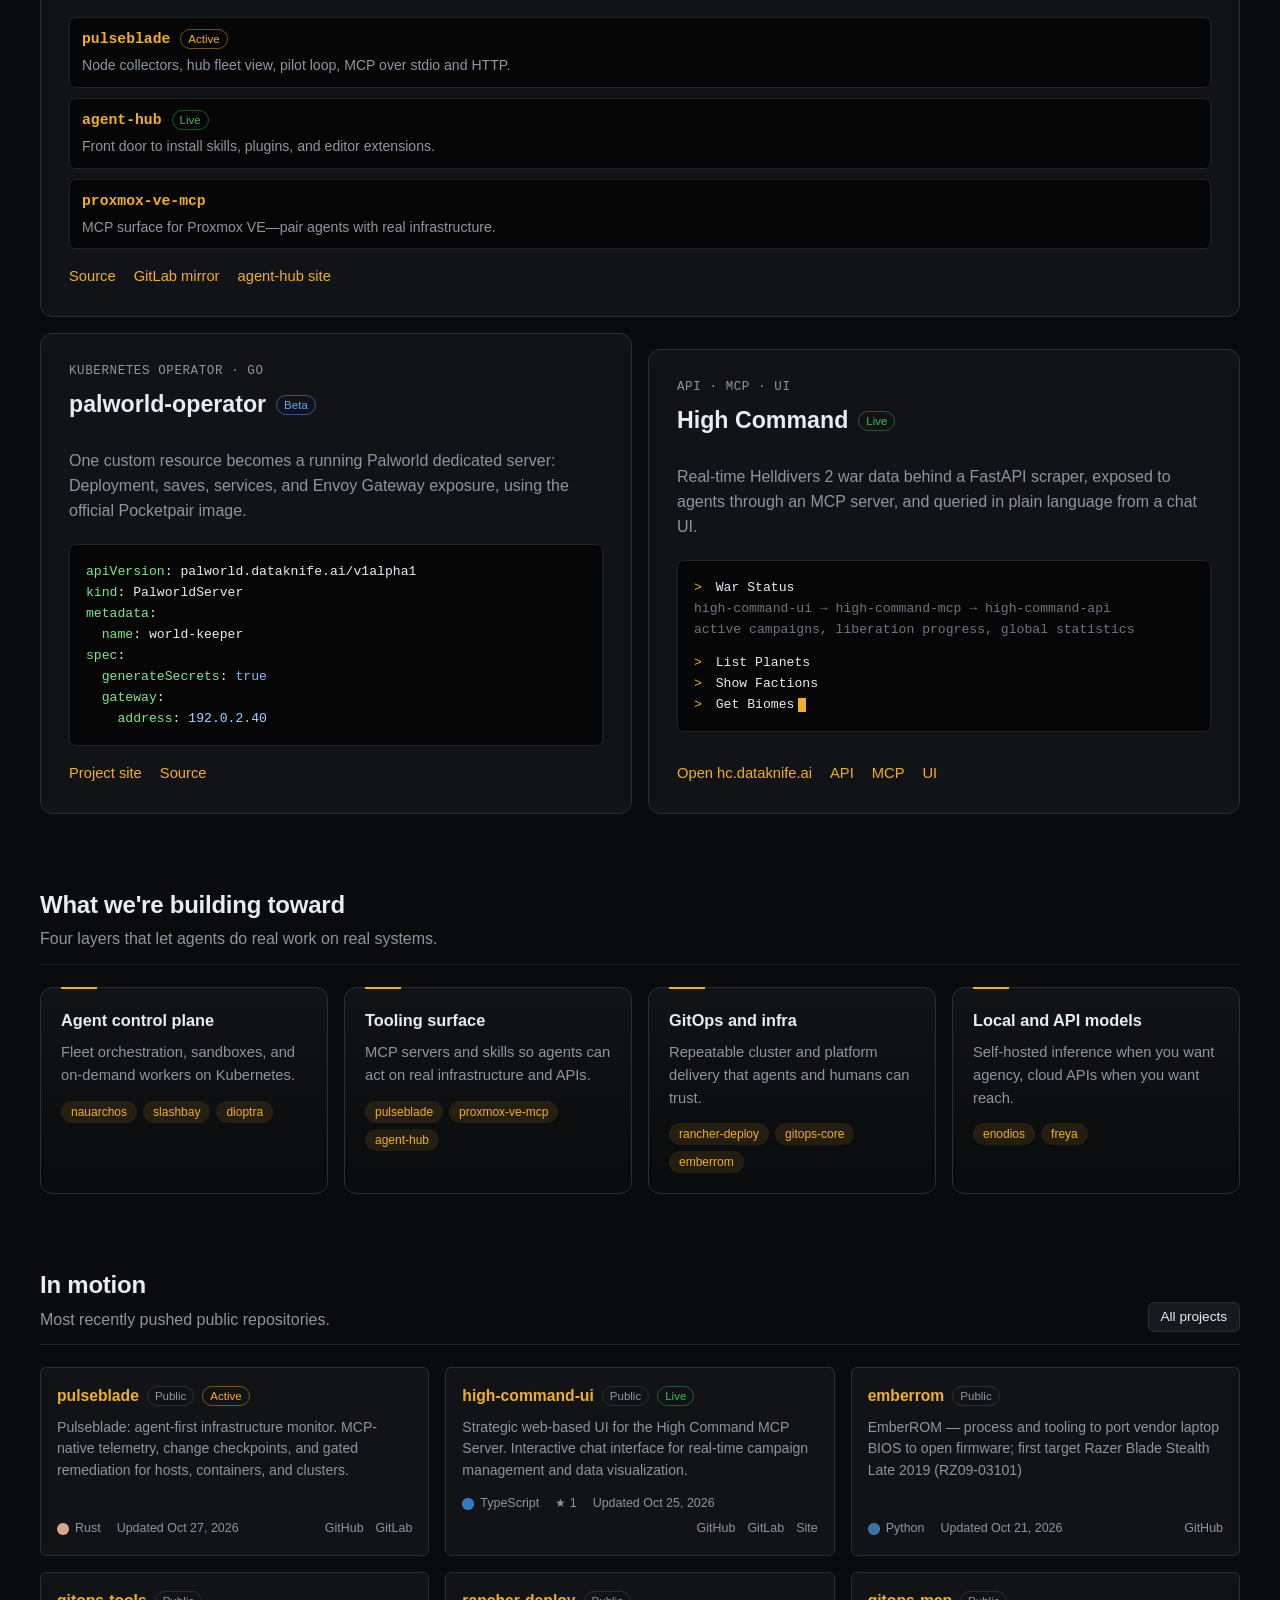
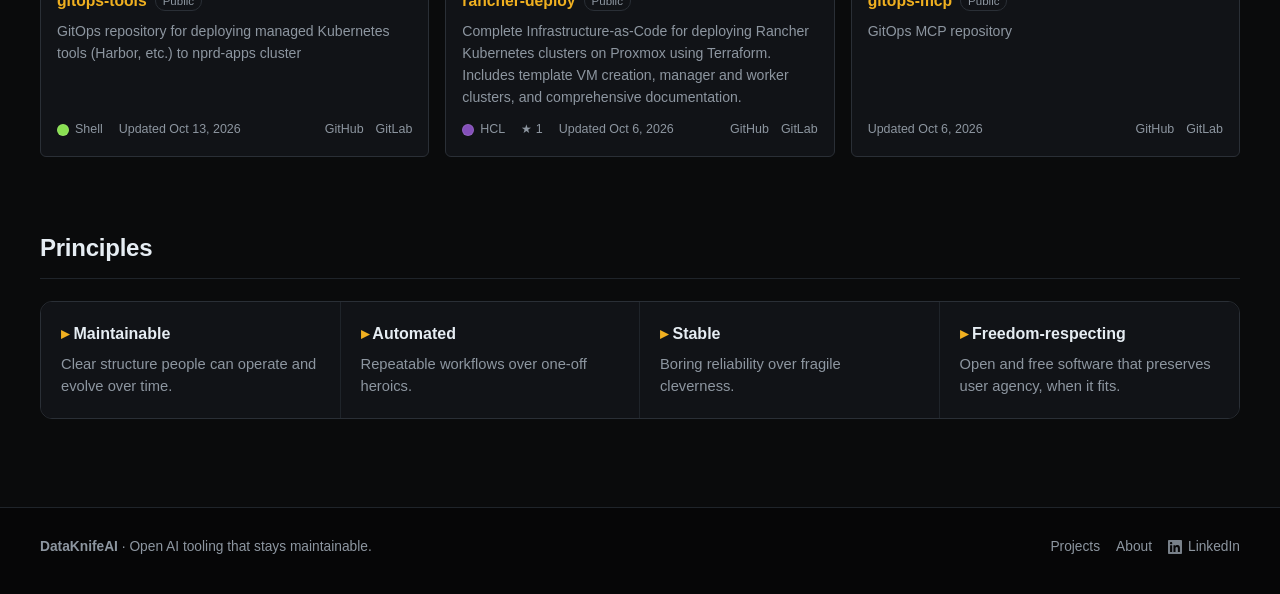
==== commit bedd4724: "fix(site): new-tab externals, drop forge nav Hero lede no longer restates Principles; GitHub/GitLab " ====
--- a/index.html
+++ b/index.html
@@ -38,9 +38,7 @@
           <a href="./" aria-current="page">Overview</a>
           <a href="projects.html">Projects</a>
           <a href="about.html">About</a>
-          <a href="https://github.com/DataKnifeAI">GitHub</a>
-          <a href="https://gitlab.com/dk-raas/dkai">GitLab</a>
-          <a href="https://www.linkedin.com/in/lee-chapman-583ab796">
+          <a href="https://www.linkedin.com/in/lee-chapman-583ab796" target="_blank" rel="noopener noreferrer">
             <svg aria-hidden="true" viewBox="0 0 24 24" width="14" height="14"><path fill="currentColor" d="M20.447 20.452h-3.554v-5.569c0-1.328-.027-3.037-1.852-3.037-1.853 0-2.136 1.445-2.136 2.939v5.667H9.351V9h3.414v1.561h.046c.477-.9 1.637-1.85 3.37-1.85 3.601 0 4.267 2.37 4.267 5.455v6.286zM5.337 7.433c-1.144 0-2.063-.926-2.063-2.065 0-1.138.92-2.063 2.063-2.063 1.14 0 2.064.925 2.064 2.063 0 1.139-.925 2.065-2.064 2.065zm1.782 13.019H3.555V9h3.564v11.452zM22.225 0H1.771C.792 0 0 .774 0 1.729v20.542C0 23.227.792 24 1.771 24h20.451C23.2 24 24 23.227 24 22.271V1.729C24 .774 23.2 0 22.222 0h.003z"/></svg>
             LinkedIn
           </a>
@@ -55,17 +53,13 @@
             <p class="eyebrow">DataKnifeAI · dataknife.ai</p>
             <h1>Learn and solve problems with AI tools.</h1>
             <p class="lede">
-              Built to stay maintainable through automation, and aligned with software freedom.
-              We put AI to work in ways people can operate and evolve over time: automation
-              carries the repeatable pieces, and boring reliability beats fragile cleverness.
+              Open AI tooling for real infrastructure—agent pipelines, MCP surfaces, and GitOps
+              platforms—aligned with software freedom.
             </p>
             <div class="actions">
               <a class="btn btn-primary" href="projects.html">Browse projects</a>
-              <a class="btn" href="https://github.com/DataKnifeAI">
-                <svg aria-hidden="true" viewBox="0 0 16 16" width="16" height="16"><path fill="currentColor" d="M8 0c4.42 0 8 3.58 8 8a8.013 8.013 0 0 1-5.45 7.59c-.4.08-.55-.17-.55-.38 0-.27.01-1.13.01-2.2 0-.75-.25-1.23-.54-1.48 1.78-.2 3.65-.88 3.65-3.95 0-.88-.31-1.59-.82-2.15.08-.2.36-1.02-.08-2.12 0 0-.67-.22-2.2.82-.64-.18-1.32-.27-2-.27-.68 0-1.36.09-2 .27-1.53-1.03-2.2-.82-2.2-.82-.44 1.1-.16 1.92-.08 2.12-.51.56-.82 1.28-.82 2.15 0 3.06 1.86 3.75 3.64 3.95-.23.2-.44.55-.51 1.07-.46.21-1.61.55-2.33-.66-.15-.24-.6-.83-1.23-.82-.67.01-.27.38.01.53.34.19.73.9.82 1.13.16.45.68 1.31 2.69.94 0 .67.01 1.3.01 1.49 0 .21-.15.45-.55.38A7.995 7.995 0 0 1 0 8c0-4.42 3.58-8 8-8Z"/></svg>
-                DataKnifeAI on GitHub
-              </a>
-              <a class="btn" href="https://www.linkedin.com/in/lee-chapman-583ab796">
+              <a class="btn" href="about.html">About</a>
+              <a class="btn" href="https://www.linkedin.com/in/lee-chapman-583ab796" target="_blank" rel="noopener noreferrer">
                 <svg aria-hidden="true" viewBox="0 0 24 24" width="16" height="16"><path fill="currentColor" d="M20.447 20.452h-3.554v-5.569c0-1.328-.027-3.037-1.852-3.037-1.853 0-2.136 1.445-2.136 2.939v5.667H9.351V9h3.414v1.561h.046c.477-.9 1.637-1.85 3.37-1.85 3.601 0 4.267 2.37 4.267 5.455v6.286zM5.337 7.433c-1.144 0-2.063-.926-2.063-2.065 0-1.138.92-2.063 2.063-2.063 1.14 0 2.064.925 2.064 2.063 0 1.139-.925 2.065-2.064 2.065zm1.782 13.019H3.555V9h3.564v11.452zM22.225 0H1.771C.792 0 0 .774 0 1.729v20.542C0 23.227.792 24 1.771 24h20.451C23.2 24 24 23.227 24 22.271V1.729C24 .774 23.2 0 22.222 0h.003z"/></svg>
                 LinkedIn
               </a>
@@ -115,16 +109,16 @@
             </ol>
             <ul class="repo-trio">
               <li>
-                <a href="https://github.com/DataKnifeAI/slashbay">slashbay</a>
+                <a href="https://github.com/DataKnifeAI/slashbay" target="_blank" rel="noopener noreferrer">slashbay</a>
                 <span class="status status-active">Active</span>
                 <p>Intake, triage, berth, and dispatch.</p>
               </li>
               <li>
-                <a href="https://github.com/DataKnifeAI/dioptra">dioptra</a>
+                <a href="https://github.com/DataKnifeAI/dioptra" target="_blank" rel="noopener noreferrer">dioptra</a>
                 <p>Observe-only fleet status board.</p>
               </li>
               <li>
-                <a href="https://github.com/DataKnifeAI/nauarchos">nauarchos</a>
+                <a href="https://github.com/DataKnifeAI/nauarchos" target="_blank" rel="noopener noreferrer">nauarchos</a>
                 <span class="status status-design">Design</span>
                 <p>Rust control plane for agent fleets on Kubernetes.</p>
               </li>
@@ -136,7 +130,7 @@
           <div class="feature-body">
             <p class="feature-kicker">Infrastructure monitor · Rust · MCP</p>
             <h3>
-              <a href="https://github.com/DataKnifeAI/pulseblade">pulseblade</a>
+              <a href="https://github.com/DataKnifeAI/pulseblade" target="_blank" rel="noopener noreferrer">pulseblade</a>
               <span class="status status-active">Active</span>
             </h3>
             <p>
@@ -147,24 +141,24 @@
             </p>
             <ul class="repo-trio">
               <li>
-                <a href="https://github.com/DataKnifeAI/pulseblade">pulseblade</a>
+                <a href="https://github.com/DataKnifeAI/pulseblade" target="_blank" rel="noopener noreferrer">pulseblade</a>
                 <span class="status status-active">Active</span>
                 <p>Node collectors, hub fleet view, pilot loop, MCP over stdio and HTTP.</p>
               </li>
               <li>
-                <a href="https://github.com/DataKnifeAI/agent-hub">agent-hub</a>
+                <a href="https://github.com/DataKnifeAI/agent-hub" target="_blank" rel="noopener noreferrer">agent-hub</a>
                 <span class="status status-live">Live</span>
                 <p>Front door to install skills, plugins, and editor extensions.</p>
               </li>
               <li>
-                <a href="https://github.com/DataKnifeAI/proxmox-ve-mcp">proxmox-ve-mcp</a>
+                <a href="https://github.com/DataKnifeAI/proxmox-ve-mcp" target="_blank" rel="noopener noreferrer">proxmox-ve-mcp</a>
                 <p>MCP surface for Proxmox VE—pair agents with real infrastructure.</p>
               </li>
             </ul>
             <p class="feature-links">
-              <a href="https://github.com/DataKnifeAI/pulseblade">Source</a>
-              <a href="https://gitlab.com/dk-raas/dkai/pulseblade">GitLab mirror</a>
-              <a href="https://dataknifeai.github.io/agent-hub/">agent-hub site</a>
+              <a href="https://github.com/DataKnifeAI/pulseblade" target="_blank" rel="noopener noreferrer">Source</a>
+              <a href="https://gitlab.com/dk-raas/dkai/pulseblade" target="_blank" rel="noopener noreferrer">GitLab mirror</a>
+              <a href="https://dataknifeai.github.io/agent-hub/" target="_blank" rel="noopener noreferrer">agent-hub site</a>
             </p>
           </div>
         </article>
@@ -174,7 +168,7 @@
             <div class="feature-body">
               <p class="feature-kicker">Kubernetes operator · Go</p>
               <h3>
-                <a href="https://github.com/DataKnifeAI/palworld-operator">palworld-operator</a>
+                <a href="https://github.com/DataKnifeAI/palworld-operator" target="_blank" rel="noopener noreferrer">palworld-operator</a>
                 <span class="status status-beta">Beta</span>
               </h3>
               <p>
@@ -190,8 +184,8 @@
   <span class="k">gateway</span>:
     <span class="k">address</span>: <span class="s">192.0.2.40</span></code></pre>
               <p class="feature-links">
-                <a href="https://dataknifeai.github.io/palworld-operator/">Project site</a>
-                <a href="https://github.com/DataKnifeAI/palworld-operator">Source</a>
+                <a href="https://dataknifeai.github.io/palworld-operator/" target="_blank" rel="noopener noreferrer">Project site</a>
+                <a href="https://github.com/DataKnifeAI/palworld-operator" target="_blank" rel="noopener noreferrer">Source</a>
               </p>
             </div>
           </article>
@@ -200,7 +194,7 @@
             <div class="feature-body">
               <p class="feature-kicker">API · MCP · UI</p>
               <h3>
-                <a href="https://hc.dataknife.ai/">High Command</a>
+                <a href="https://hc.dataknife.ai/" target="_blank" rel="noopener noreferrer">High Command</a>
                 <span class="status status-live">Live</span>
               </h3>
               <p>
@@ -216,10 +210,10 @@
                 <p><span class="prompt">&gt;</span> Get Biomes<span class="cursor" aria-hidden="true"></span></p>
               </div>
               <p class="feature-links">
-                <a href="https://hc.dataknife.ai/">Open hc.dataknife.ai</a>
-                <a href="https://github.com/DataKnifeAI/high-command-api">API</a>
-                <a href="https://github.com/DataKnifeAI/high-command-mcp">MCP</a>
-                <a href="https://github.com/DataKnifeAI/high-command-ui">UI</a>
+                <a href="https://hc.dataknife.ai/" target="_blank" rel="noopener noreferrer">Open hc.dataknife.ai</a>
+                <a href="https://github.com/DataKnifeAI/high-command-api" target="_blank" rel="noopener noreferrer">API</a>
+                <a href="https://github.com/DataKnifeAI/high-command-mcp" target="_blank" rel="noopener noreferrer">MCP</a>
+                <a href="https://github.com/DataKnifeAI/high-command-ui" target="_blank" rel="noopener noreferrer">UI</a>
               </p>
             </div>
           </article>
@@ -235,22 +229,22 @@
           <article>
             <h3>Agent control plane</h3>
             <p>Fleet orchestration, sandboxes, and on-demand workers on Kubernetes.</p>
-            <p class="layer-repos"><a href="https://github.com/DataKnifeAI/nauarchos">nauarchos</a> <a href="https://github.com/DataKnifeAI/slashbay">slashbay</a> <a href="https://github.com/DataKnifeAI/dioptra">dioptra</a></p>
+            <p class="layer-repos"><a href="https://github.com/DataKnifeAI/nauarchos" target="_blank" rel="noopener noreferrer">nauarchos</a> <a href="https://github.com/DataKnifeAI/slashbay" target="_blank" rel="noopener noreferrer">slashbay</a> <a href="https://github.com/DataKnifeAI/dioptra" target="_blank" rel="noopener noreferrer">dioptra</a></p>
           </article>
           <article>
             <h3>Tooling surface</h3>
             <p>MCP servers and skills so agents can act on real infrastructure and APIs.</p>
-            <p class="layer-repos"><a href="https://github.com/DataKnifeAI/pulseblade">pulseblade</a> <a href="https://github.com/DataKnifeAI/proxmox-ve-mcp">proxmox-ve-mcp</a> <a href="https://github.com/DataKnifeAI/agent-hub">agent-hub</a></p>
+            <p class="layer-repos"><a href="https://github.com/DataKnifeAI/pulseblade" target="_blank" rel="noopener noreferrer">pulseblade</a> <a href="https://github.com/DataKnifeAI/proxmox-ve-mcp" target="_blank" rel="noopener noreferrer">proxmox-ve-mcp</a> <a href="https://github.com/DataKnifeAI/agent-hub" target="_blank" rel="noopener noreferrer">agent-hub</a></p>
           </article>
           <article>
             <h3>GitOps and infra</h3>
             <p>Repeatable cluster and platform delivery that agents and humans can trust.</p>
-            <p class="layer-repos"><a href="https://github.com/DataKnifeAI/rancher-deploy">rancher-deploy</a> <a href="https://github.com/DataKnifeAI/gitops-core">gitops-core</a> <a href="https://github.com/DataKnifeAI/emberrom">emberrom</a></p>
+            <p class="layer-repos"><a href="https://github.com/DataKnifeAI/rancher-deploy" target="_blank" rel="noopener noreferrer">rancher-deploy</a> <a href="https://github.com/DataKnifeAI/gitops-core" target="_blank" rel="noopener noreferrer">gitops-core</a> <a href="https://github.com/DataKnifeAI/emberrom" target="_blank" rel="noopener noreferrer">emberrom</a></p>
           </article>
           <article>
             <h3>Local and API models</h3>
             <p>Self-hosted inference when you want agency, cloud APIs when you want reach.</p>
-            <p class="layer-repos"><a href="https://github.com/DataKnifeAI/enodios">enodios</a> <a href="https://github.com/DataKnifeAI/freya">freya</a></p>
+            <p class="layer-repos"><a href="https://github.com/DataKnifeAI/enodios" target="_blank" rel="noopener noreferrer">enodios</a> <a href="https://github.com/DataKnifeAI/freya" target="_blank" rel="noopener noreferrer">freya</a></p>
           </article>
         </div>
       </section>
@@ -284,21 +278,12 @@
     <footer class="site-footer">
       <div class="wrap footer-row">
         <p>
-          <strong>DataKnifeAI</strong> · Canonical source on
-          <a href="https://github.com/DataKnifeAI">GitHub</a>, public mirrors on
-          <a href="https://gitlab.com/dk-raas/dkai">GitLab</a>.
+          <strong>DataKnifeAI</strong> · Open AI tooling that stays maintainable.
         </p>
         <p class="footer-links">
+          <a href="projects.html">Projects</a>
           <a href="about.html">About</a>
-          <a href="https://github.com/DataKnifeAI">
-            <svg aria-hidden="true" viewBox="0 0 16 16" width="14" height="14"><path fill="currentColor" d="M8 0c4.42 0 8 3.58 8 8a8.013 8.013 0 0 1-5.45 7.59c-.4.08-.55-.17-.55-.38 0-.27.01-1.13.01-2.2 0-.75-.25-1.23-.54-1.48 1.78-.2 3.65-.88 3.65-3.95 0-.88-.31-1.59-.82-2.15.08-.2.36-1.02-.08-2.12 0 0-.67-.22-2.2.82-.64-.18-1.32-.27-2-.27-.68 0-1.36.09-2 .27-1.53-1.03-2.2-.82-2.2-.82-.44 1.1-.16 1.92-.08 2.12-.51.56-.82 1.28-.82 2.15 0 3.06 1.86 3.75 3.64 3.95-.23.2-.44.55-.51 1.07-.46.21-1.61.55-2.33-.66-.15-.24-.6-.83-1.23-.82-.67.01-.27.38.01.53.34.19.73.9.82 1.13.16.45.68 1.31 2.69.94 0 .67.01 1.3.01 1.49 0 .21-.15.45-.55.38A7.995 7.995 0 0 1 0 8c0-4.42 3.58-8 8-8Z"/></svg>
-            GitHub
-          </a>
-          <a href="https://gitlab.com/dk-raas/dkai">
-            <svg aria-hidden="true" viewBox="0 0 24 24" width="14" height="14"><path fill="currentColor" d="M23.955 13.587l-1.342-4.135-2.664-8.189a.455.455 0 0 0-.867 0L16.418 9.45H7.582L4.918 1.263a.455.455 0 0 0-.867 0L1.386 9.452.044 13.587a.924.924 0 0 0 .331 1.023L12 23.054l11.625-8.443a.92.92 0 0 0 .33-1.024"/></svg>
-            GitLab
-          </a>
-          <a href="https://www.linkedin.com/in/lee-chapman-583ab796">
+          <a href="https://www.linkedin.com/in/lee-chapman-583ab796" target="_blank" rel="noopener noreferrer">
             <svg aria-hidden="true" viewBox="0 0 24 24" width="14" height="14"><path fill="currentColor" d="M20.447 20.452h-3.554v-5.569c0-1.328-.027-3.037-1.852-3.037-1.853 0-2.136 1.445-2.136 2.939v5.667H9.351V9h3.414v1.561h.046c.477-.9 1.637-1.85 3.37-1.85 3.601 0 4.267 2.37 4.267 5.455v6.286zM5.337 7.433c-1.144 0-2.063-.926-2.063-2.065 0-1.138.92-2.063 2.063-2.063 1.14 0 2.064.925 2.064 2.063 0 1.139-.925 2.065-2.064 2.065zm1.782 13.019H3.555V9h3.564v11.452zM22.225 0H1.771C.792 0 0 .774 0 1.729v20.542C0 23.227.792 24 1.771 24h20.451C23.2 24 24 23.227 24 22.271V1.729C24 .774 23.2 0 22.222 0h.003z"/></svg>
             LinkedIn
           </a>
--- a/styles.css
+++ b/styles.css
@@ -826,9 +826,85 @@
   margin: 6px 0 0;
 }
 
-.about-draft {
+.about-page {
+  padding-bottom: 48px;
+}
+
+.about-section {
+  padding-top: 40px;
+  max-width: 44rem;
+}
+
+.about-section:first-of-type {
+  padding-top: 16px;
+}
+
+.about-prose p {
+  margin: 0 0 1rem;
+  line-height: 1.65;
+  color: var(--fg-muted);
+}
+
+.about-prose p:last-child {
+  margin-bottom: 0;
+}
+
+.about-personal {
+  margin-top: 1.25rem;
+  padding: 16px 18px;
+  border-left: 3px solid var(--olive-bright);
+  background: var(--bg-inset);
+  border-radius: 0 var(--radius) var(--radius) 0;
+  color: var(--fg) !important;
+}
+
+.about-timeline,
+.about-skills,
+.about-edu {
+  margin: 0;
+  padding: 0;
+  list-style: none;
+}
+
+.about-timeline li,
+.about-edu li {
+  margin: 0 0 16px;
+  padding-bottom: 16px;
+  border-bottom: 1px solid var(--border-muted);
+}
+
+.about-timeline li:last-child,
+.about-edu li:last-child,
+.about-skills li:last-child {
+  margin-bottom: 0;
+  padding-bottom: 0;
+  border-bottom: none;
+}
+
+.about-timeline span,
+.about-edu span {
+  display: block;
+  margin-top: 4px;
+  color: var(--fg-muted);
+  line-height: 1.5;
+  font-size: 0.95rem;
+}
+
+.about-skills li {
+  margin: 0 0 10px;
+  color: var(--fg-muted);
+  line-height: 1.5;
+}
+
+.about-skills strong,
+.about-timeline strong,
+.about-edu strong {
+  color: var(--fg);
+  font-weight: 600;
+}
+
+.about-links .actions {
   margin-top: 8px;
-  max-width: 44rem;
 }
 
 .about-actions {
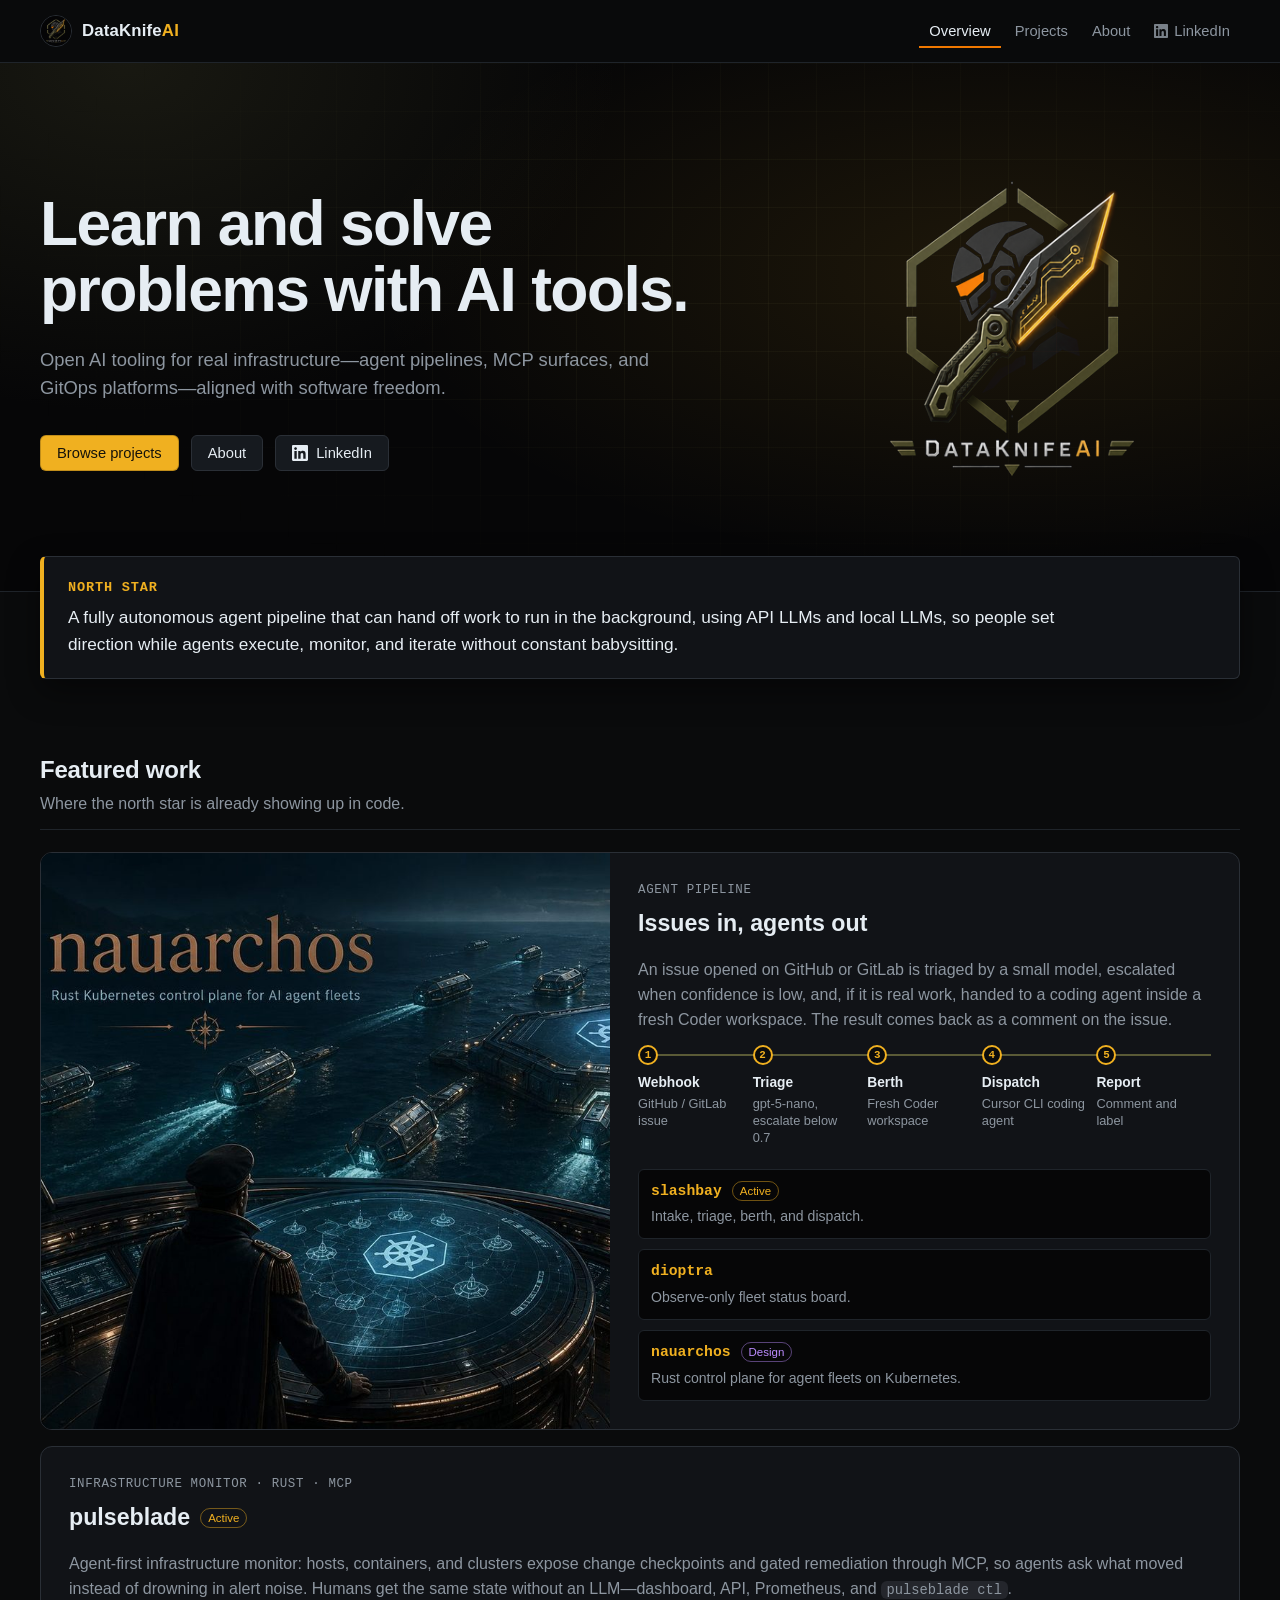
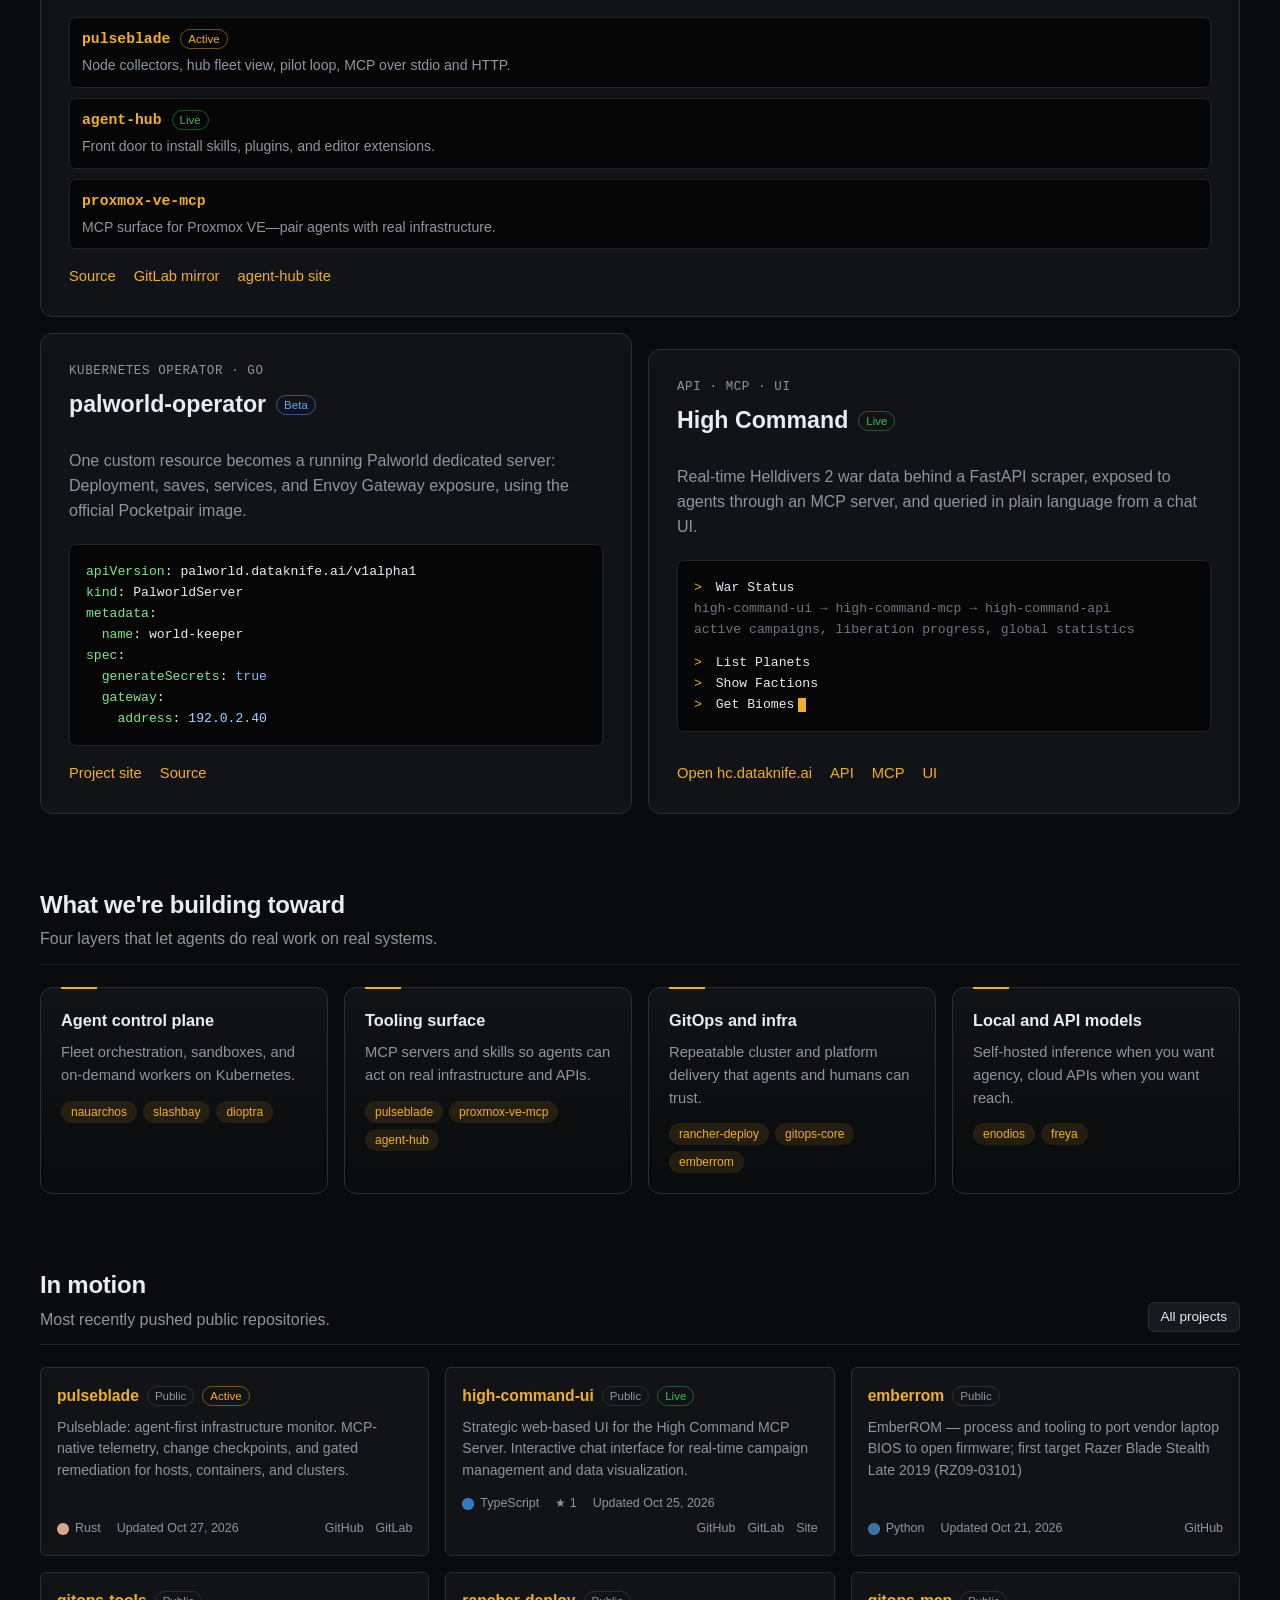
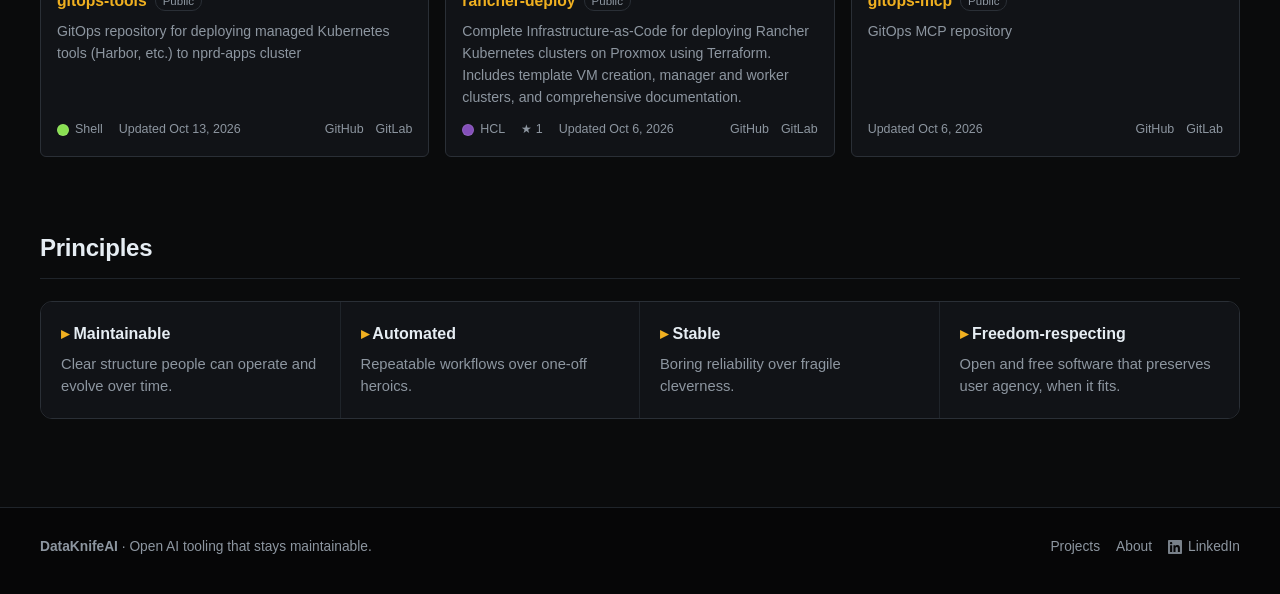
==== commit 522d2fa4: "fix(site): drop redundant hero eyebrow Nav already brands DataKnifeAI; domain is obvious from the UR" ====
--- a/index.html
+++ b/index.html
@@ -50,7 +50,6 @@
       <section class="hero">
         <div class="wrap hero-grid">
           <div class="hero-copy">
-            <p class="eyebrow">DataKnifeAI · dataknife.ai</p>
             <h1>Learn and solve problems with AI tools.</h1>
             <p class="lede">
               Open AI tooling for real infrastructure—agent pipelines, MCP surfaces, and GitOps
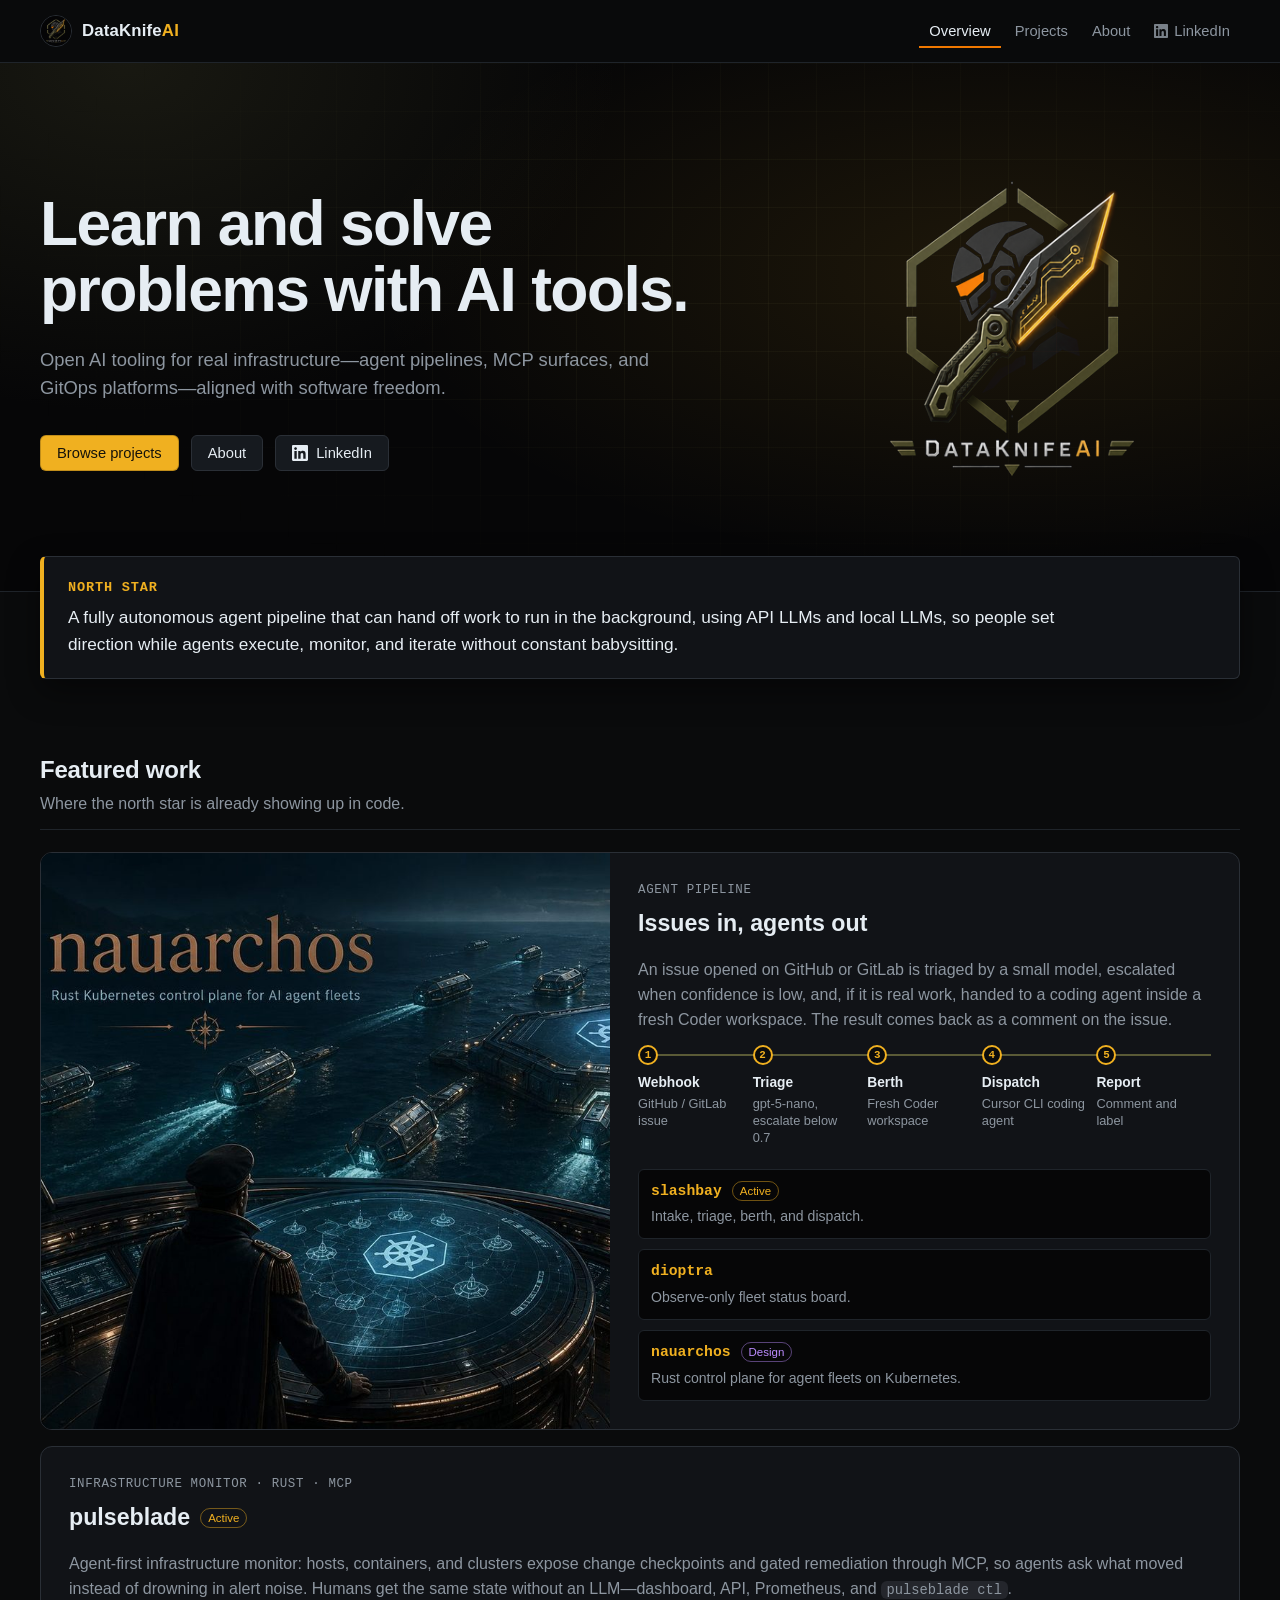
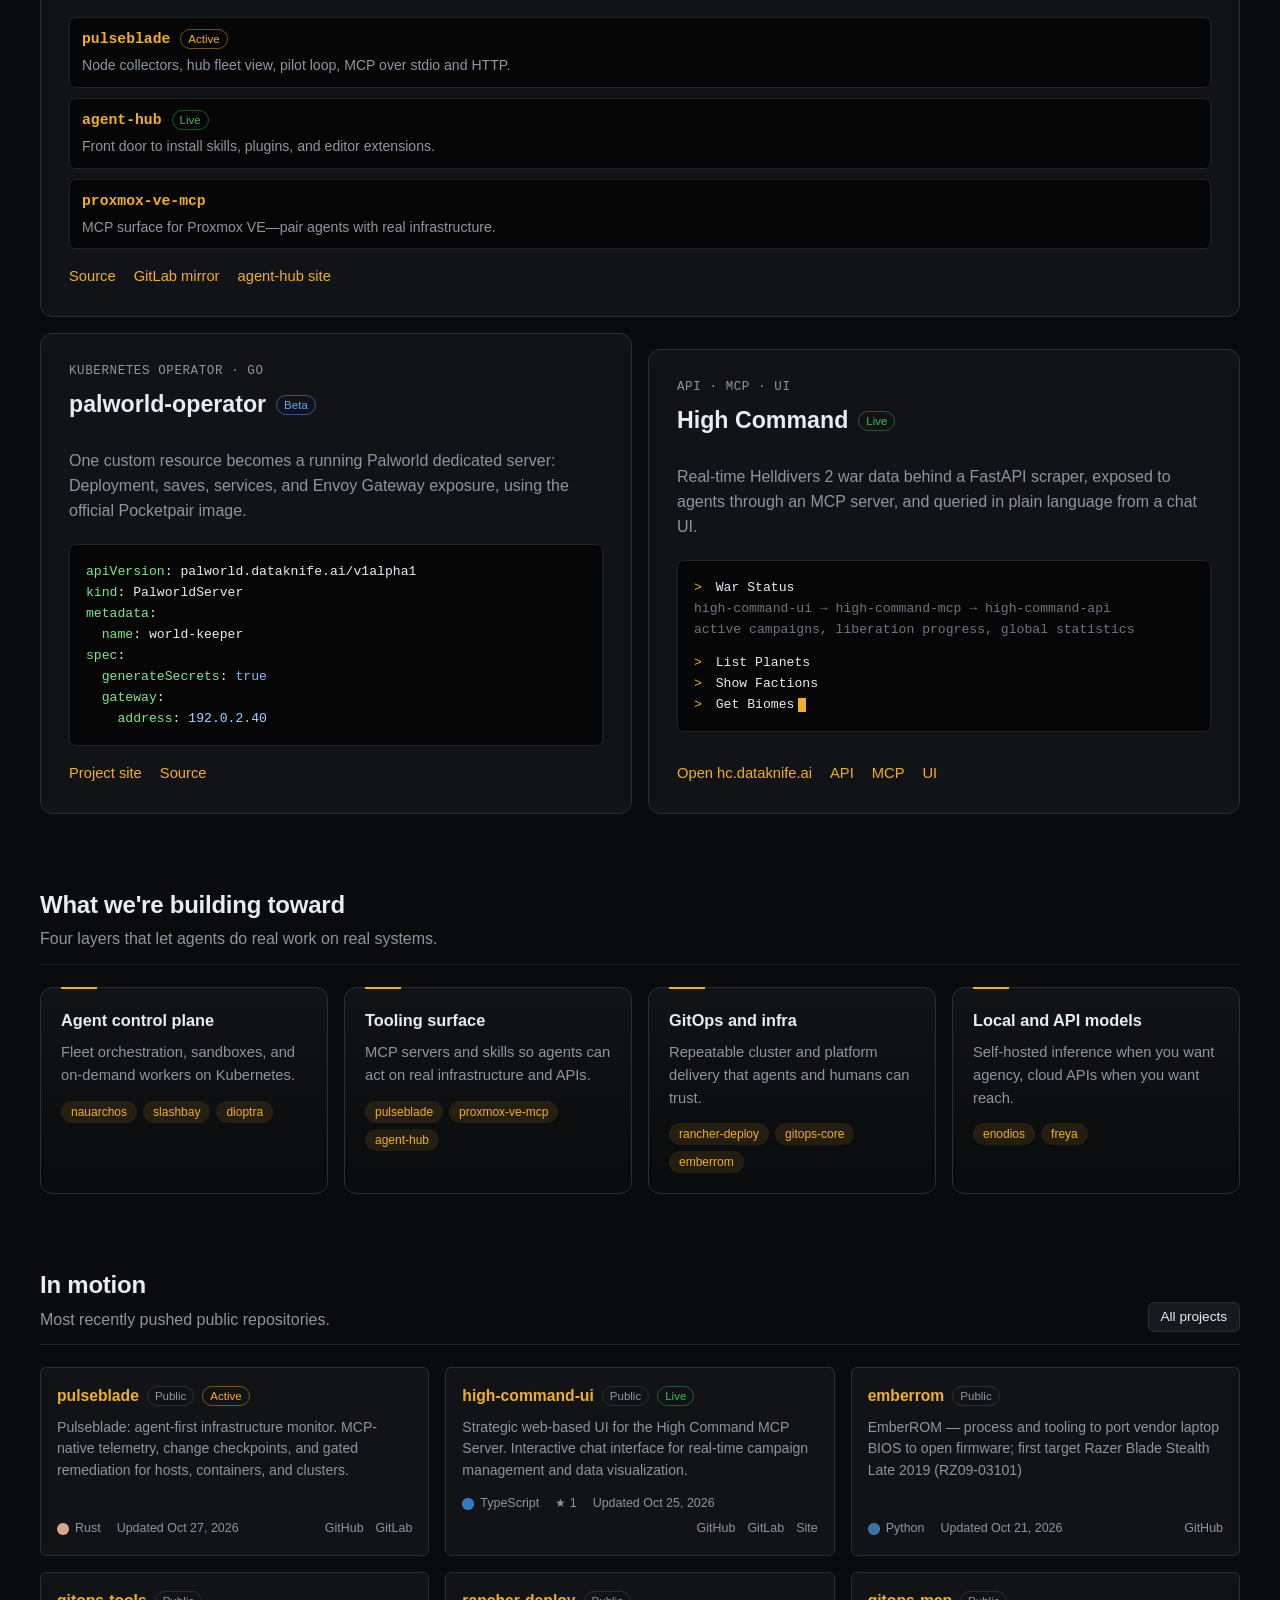
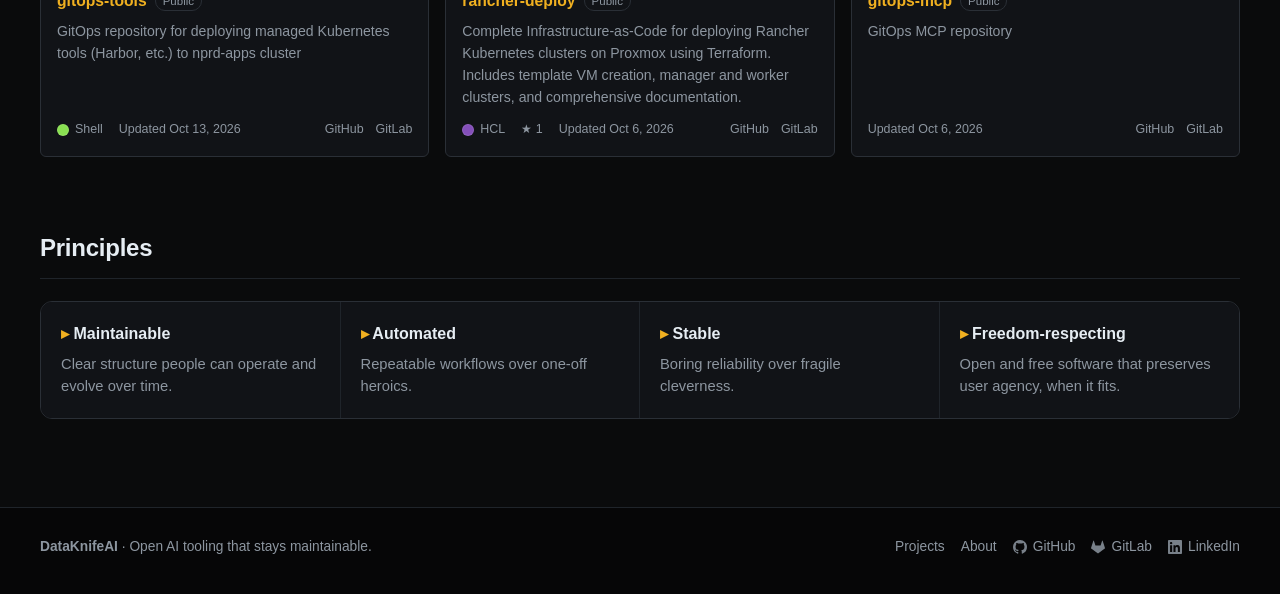
==== commit 60e4c0a8: "fix(site): restore forge icons in footer GitHub/GitLab belong at page bottom only; keep them out of " ====
--- a/index.html
+++ b/index.html
@@ -282,6 +282,14 @@
         <p class="footer-links">
           <a href="projects.html">Projects</a>
           <a href="about.html">About</a>
+          <a href="https://github.com/DataKnifeAI" target="_blank" rel="noopener noreferrer">
+            <svg aria-hidden="true" viewBox="0 0 16 16" width="14" height="14"><path fill="currentColor" d="M8 0c4.42 0 8 3.58 8 8a8.013 8.013 0 0 1-5.45 7.59c-.4.08-.55-.17-.55-.38 0-.27.01-1.13.01-2.2 0-.75-.25-1.23-.54-1.48 1.78-.2 3.65-.88 3.65-3.95 0-.88-.31-1.59-.82-2.15.08-.2.36-1.02-.08-2.12 0 0-.67-.22-2.2.82-.64-.18-1.32-.27-2-.27-.68 0-1.36.09-2 .27-1.53-1.03-2.2-.82-2.2-.82-.44 1.1-.16 1.92-.08 2.12-.51.56-.82 1.28-.82 2.15 0 3.06 1.86 3.75 3.64 3.95-.23.2-.44.55-.51 1.07-.46.21-1.61.55-2.33-.66-.15-.24-.6-.83-1.23-.82-.67.01-.27.38.01.53.34.19.73.9.82 1.13.16.45.68 1.31 2.69.94 0 .67.01 1.3.01 1.49 0 .21-.15.45-.55.38A7.995 7.995 0 0 1 0 8c0-4.42 3.58-8 8-8Z"/></svg>
+            GitHub
+          </a>
+          <a href="https://gitlab.com/dk-raas/dkai" target="_blank" rel="noopener noreferrer">
+            <svg aria-hidden="true" viewBox="0 0 24 24" width="14" height="14"><path fill="currentColor" d="M23.955 13.587l-1.342-4.135-2.664-8.189a.455.455 0 0 0-.867 0L16.418 9.45H7.582L4.918 1.263a.455.455 0 0 0-.867 0L1.386 9.452.044 13.587a.924.924 0 0 0 .331 1.023L12 23.054l11.625-8.443a.92.92 0 0 0 .33-1.024"/></svg>
+            GitLab
+          </a>
           <a href="https://www.linkedin.com/in/lee-chapman-583ab796" target="_blank" rel="noopener noreferrer">
             <svg aria-hidden="true" viewBox="0 0 24 24" width="14" height="14"><path fill="currentColor" d="M20.447 20.452h-3.554v-5.569c0-1.328-.027-3.037-1.852-3.037-1.853 0-2.136 1.445-2.136 2.939v5.667H9.351V9h3.414v1.561h.046c.477-.9 1.637-1.85 3.37-1.85 3.601 0 4.267 2.37 4.267 5.455v6.286zM5.337 7.433c-1.144 0-2.063-.926-2.063-2.065 0-1.138.92-2.063 2.063-2.063 1.14 0 2.064.925 2.064 2.063 0 1.139-.925 2.065-2.064 2.065zm1.782 13.019H3.555V9h3.564v11.452zM22.225 0H1.771C.792 0 0 .774 0 1.729v20.542C0 23.227.792 24 1.771 24h20.451C23.2 24 24 23.227 24 22.271V1.729C24 .774 23.2 0 22.222 0h.003z"/></svg>
             LinkedIn
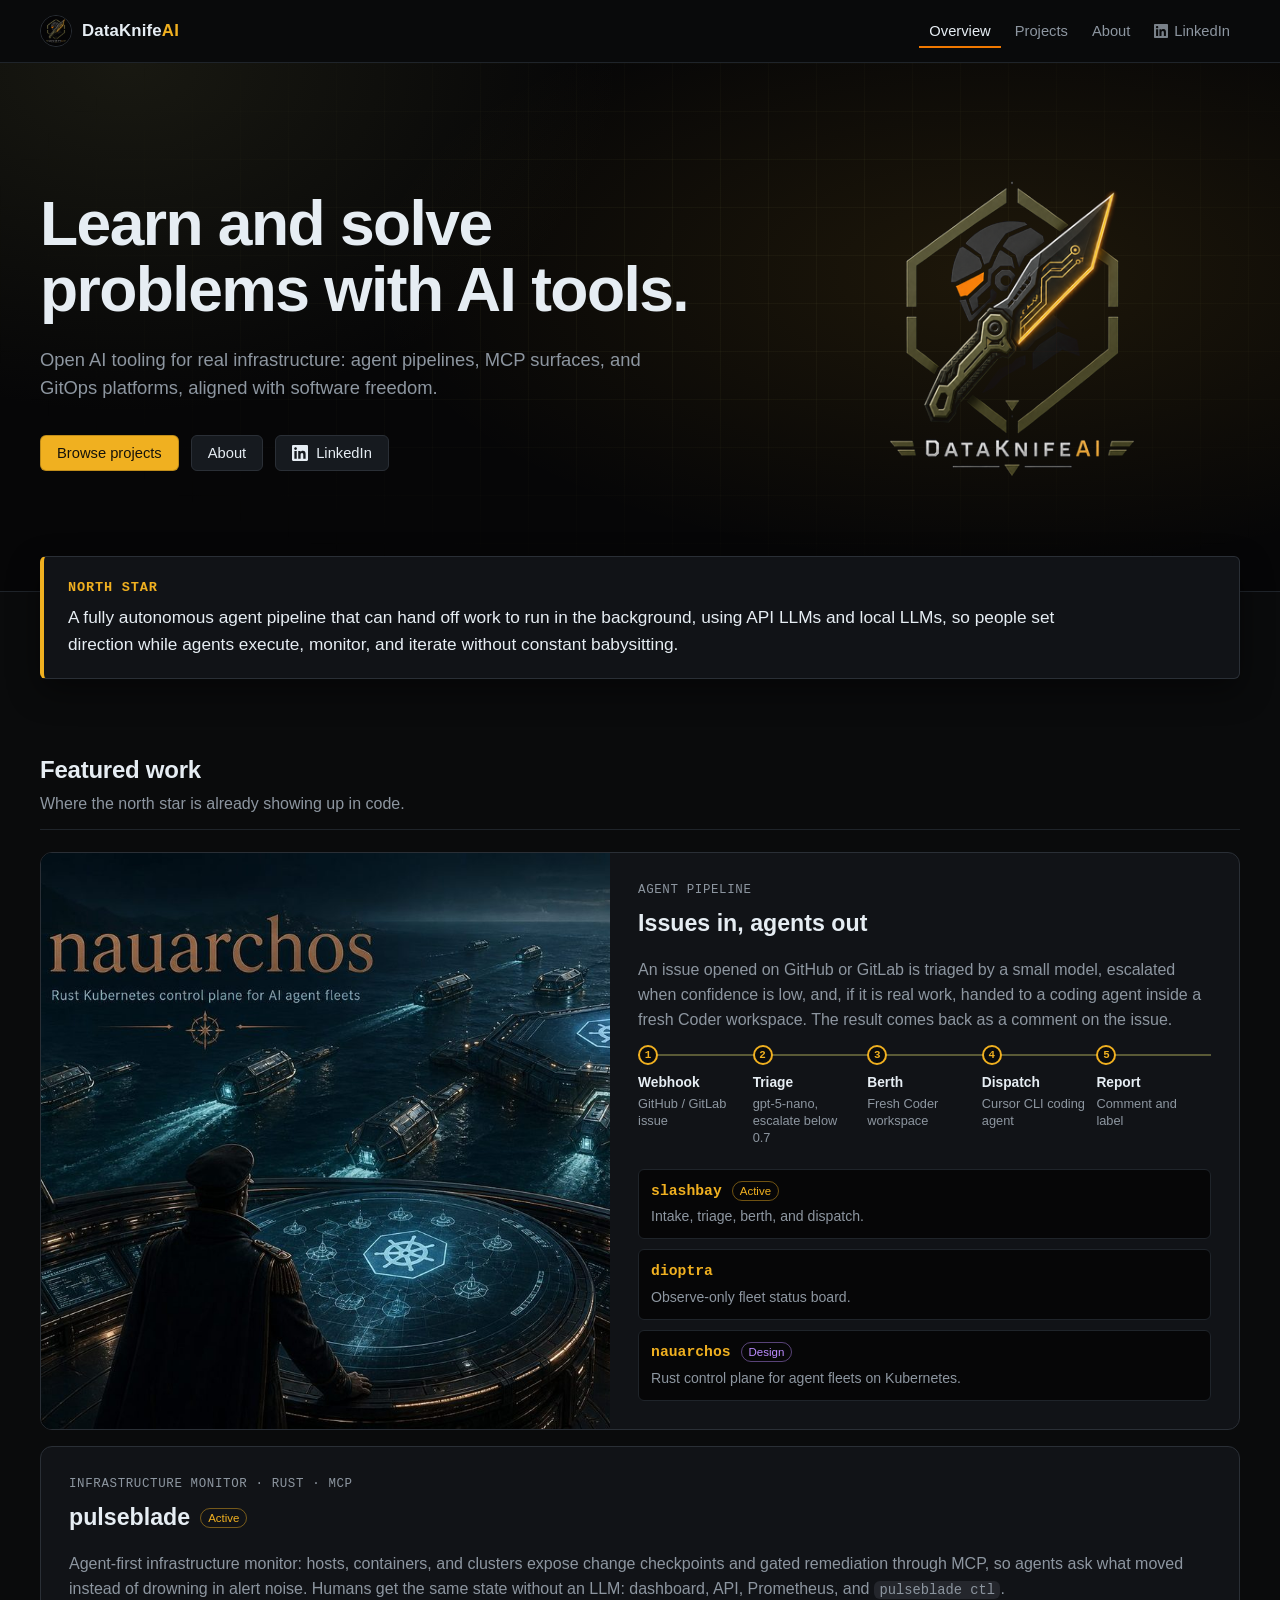
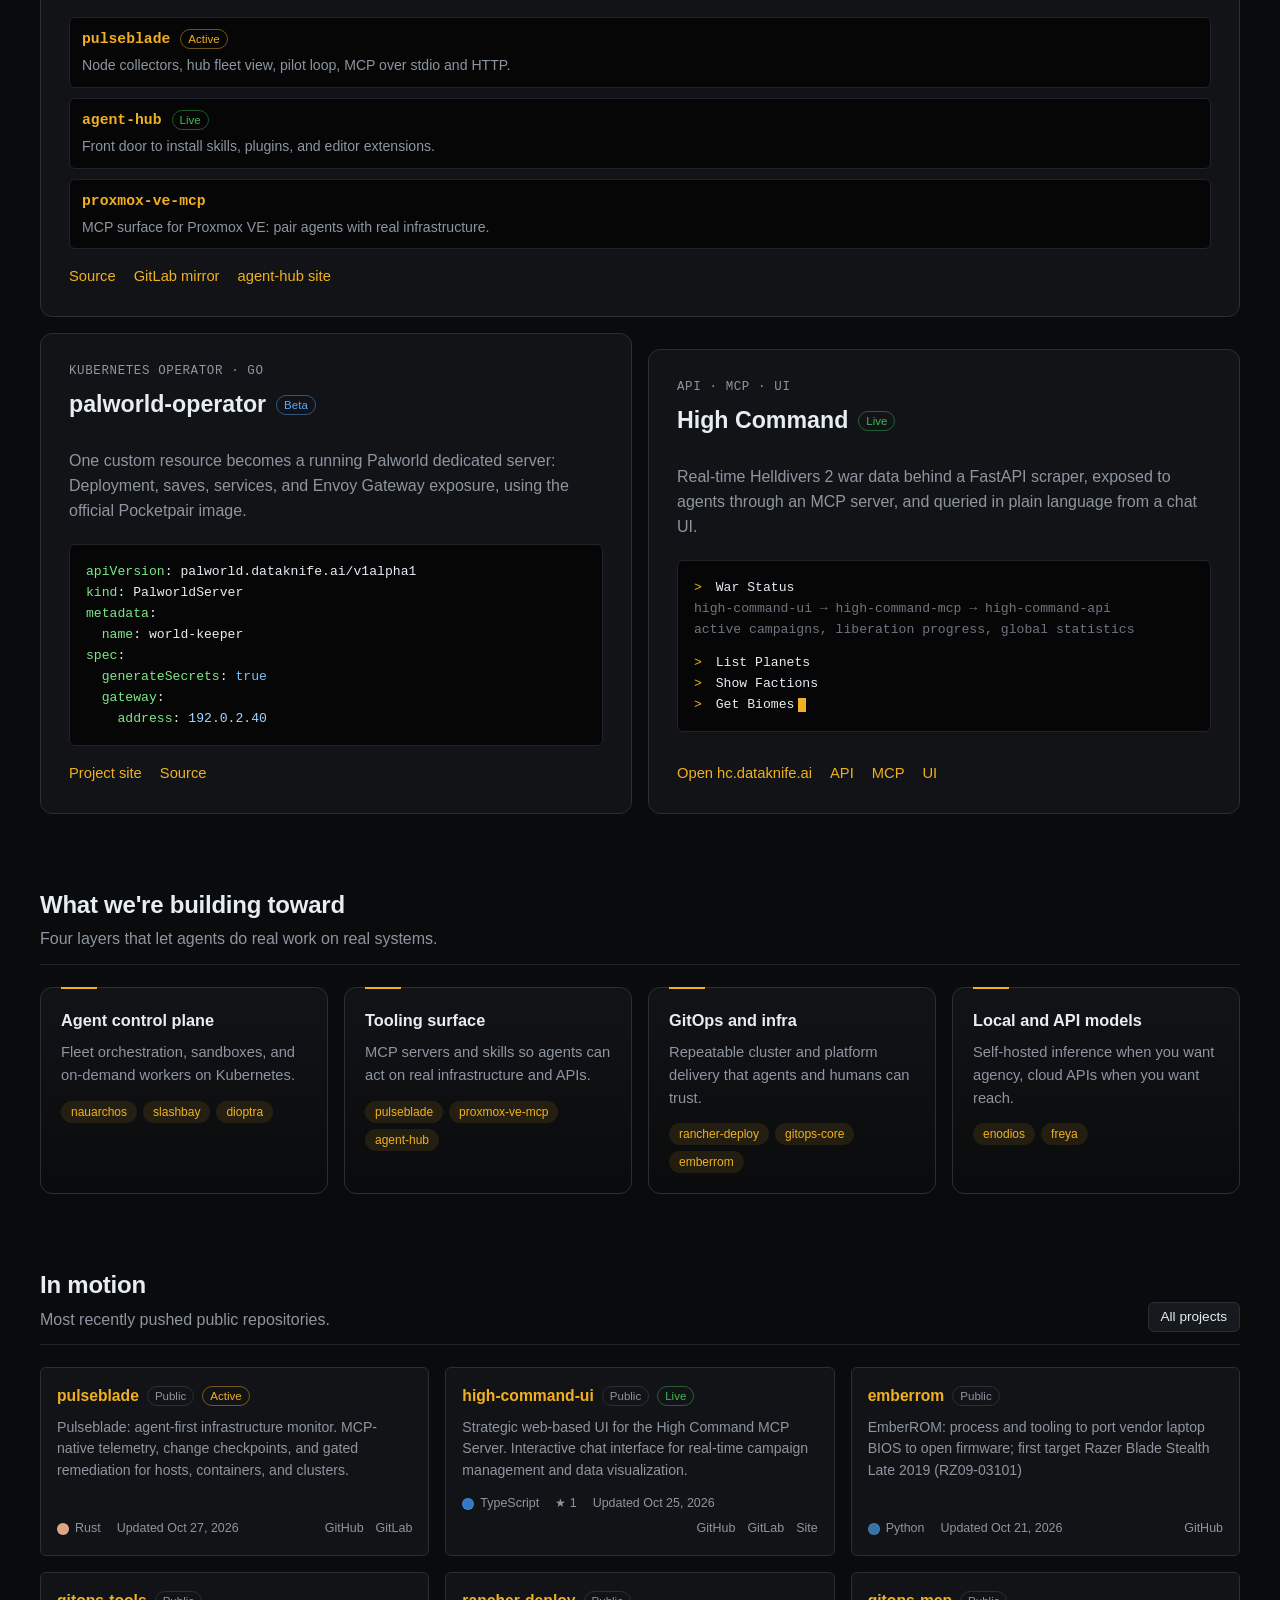
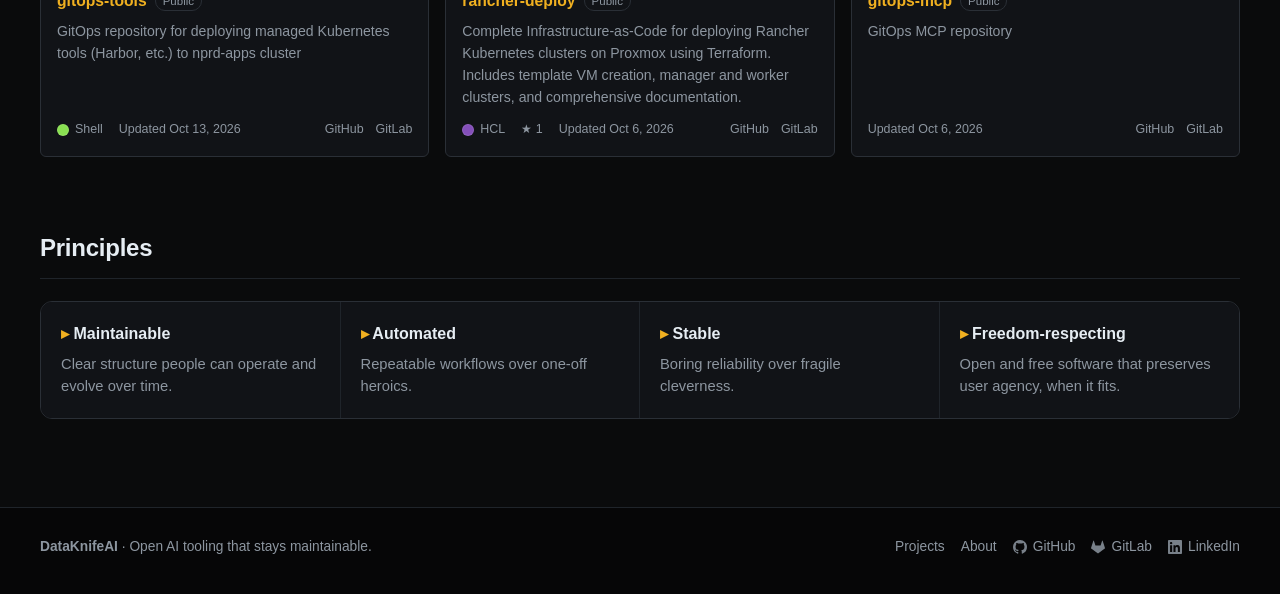
==== commit 57e4e280: "feat(site): publish updated resume and copy List pulseblade, Rust, and MCP, and replace em dashes so" ====
--- a/index.html
+++ b/index.html
@@ -3,10 +3,10 @@
   <head>
     <meta charset="utf-8" />
     <meta name="viewport" content="width=device-width, initial-scale=1" />
-    <title>DataKnifeAI — AI tools that stay maintainable</title>
+    <title>DataKnifeAI: AI tools that stay maintainable</title>
     <meta
       name="description"
-      content="DataKnifeAI learns and solves problems with AI tools—built to stay maintainable through automation, and aligned with software freedom."
+      content="DataKnifeAI learns and solves problems with AI tools, built to stay maintainable through automation and aligned with software freedom."
     />
     <meta name="theme-color" content="#0a0b0c" />
     <link rel="icon" href="assets/favicon.svg" type="image/svg+xml" />
@@ -17,7 +17,7 @@
     <meta property="og:title" content="DataKnifeAI" />
     <meta
       property="og:description"
-      content="Learn and solve problems with AI tools—built to stay maintainable through automation, and aligned with software freedom."
+      content="Learn and solve problems with AI tools, built to stay maintainable through automation and aligned with software freedom."
     />
     <meta property="og:url" content="https://dataknife.ai/" />
     <meta property="og:image" content="https://dataknife.ai/assets/og.jpg" />
@@ -52,8 +52,8 @@
           <div class="hero-copy">
             <h1>Learn and solve problems with AI tools.</h1>
             <p class="lede">
-              Open AI tooling for real infrastructure—agent pipelines, MCP surfaces, and GitOps
-              platforms—aligned with software freedom.
+              Open AI tooling for real infrastructure: agent pipelines, MCP surfaces, and GitOps
+              platforms, aligned with software freedom.
             </p>
             <div class="actions">
               <a class="btn btn-primary" href="projects.html">Browse projects</a>
@@ -135,7 +135,7 @@
             <p>
               Agent-first infrastructure monitor: hosts, containers, and clusters expose change
               checkpoints and gated remediation through MCP, so agents ask what moved instead of
-              drowning in alert noise. Humans get the same state without an LLM—dashboard, API,
+              drowning in alert noise. Humans get the same state without an LLM: dashboard, API,
               Prometheus, and <code>pulseblade ctl</code>.
             </p>
             <ul class="repo-trio">
@@ -151,7 +151,7 @@
               </li>
               <li>
                 <a href="https://github.com/DataKnifeAI/proxmox-ve-mcp" target="_blank" rel="noopener noreferrer">proxmox-ve-mcp</a>
-                <p>MCP surface for Proxmox VE—pair agents with real infrastructure.</p>
+                <p>MCP surface for Proxmox VE: pair agents with real infrastructure.</p>
               </li>
             </ul>
             <p class="feature-links">
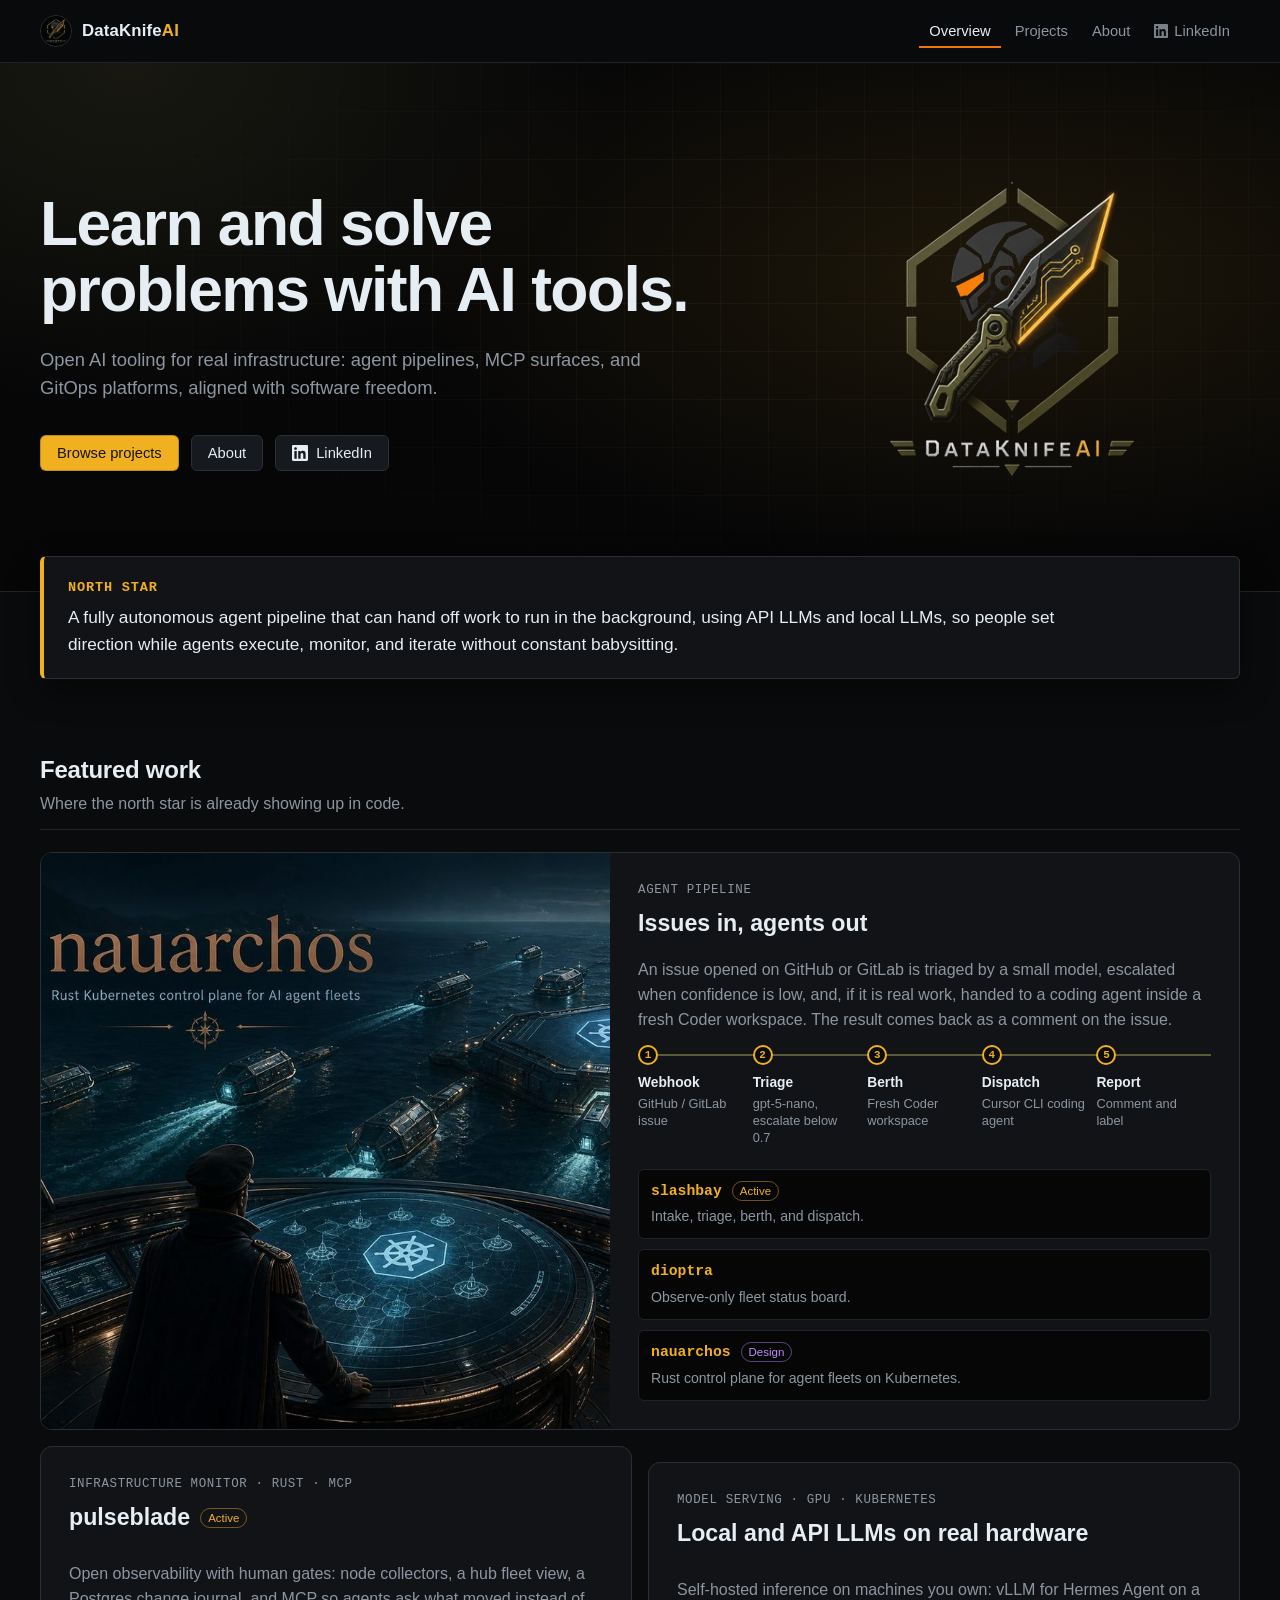
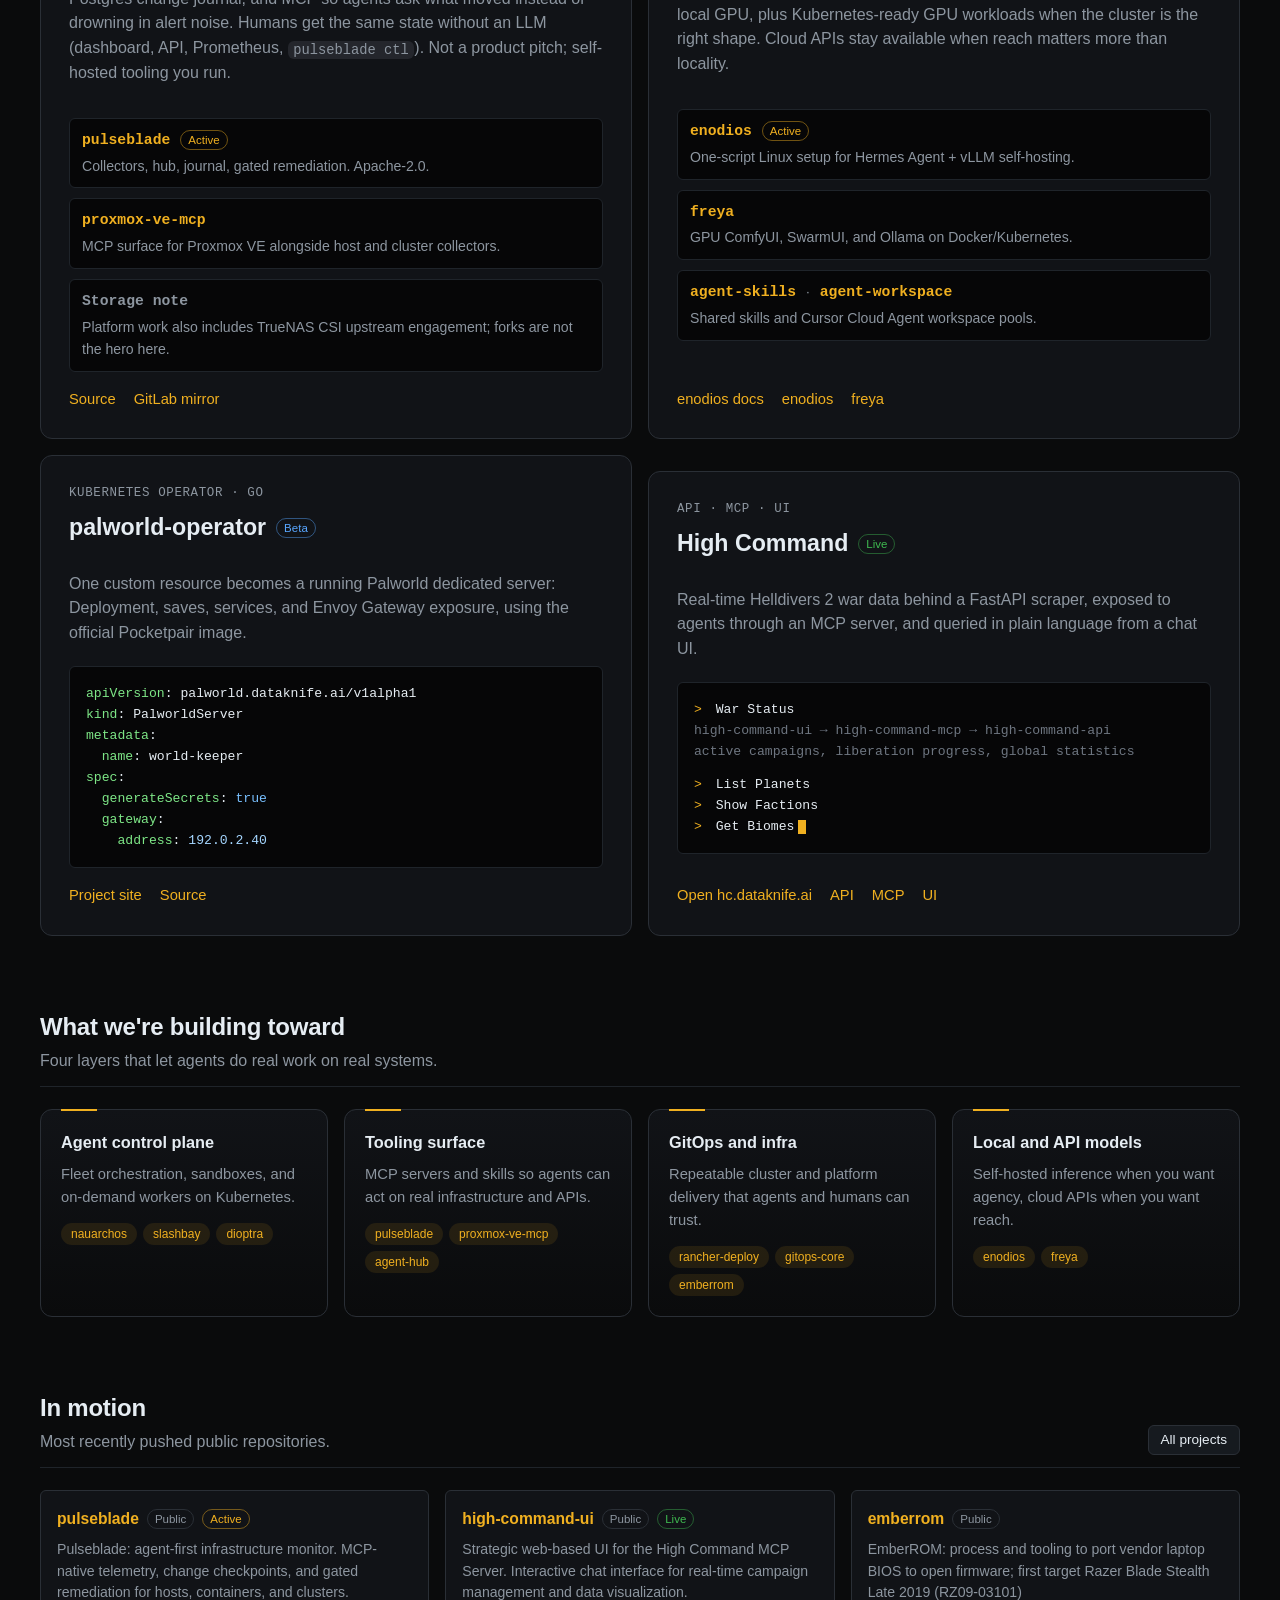
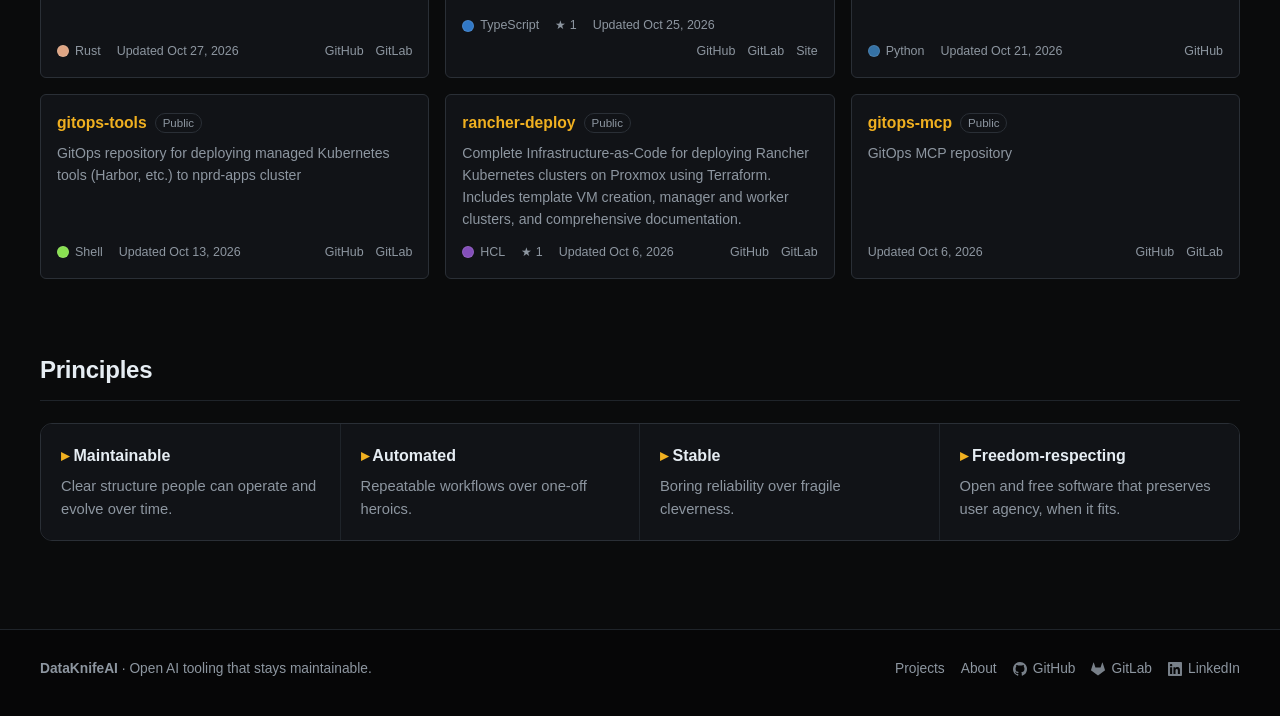
==== commit 7cf9f27a: "feat(site): featured Pulseblade and model serving Align homepage Featured work with About: keep Slas" ====
--- a/index.html
+++ b/index.html
@@ -125,42 +125,79 @@
           </div>
         </article>
 
-        <article class="feature">
-          <div class="feature-body">
-            <p class="feature-kicker">Infrastructure monitor · Rust · MCP</p>
-            <h3>
-              <a href="https://github.com/DataKnifeAI/pulseblade" target="_blank" rel="noopener noreferrer">pulseblade</a>
-              <span class="status status-active">Active</span>
-            </h3>
-            <p>
-              Agent-first infrastructure monitor: hosts, containers, and clusters expose change
-              checkpoints and gated remediation through MCP, so agents ask what moved instead of
-              drowning in alert noise. Humans get the same state without an LLM: dashboard, API,
-              Prometheus, and <code>pulseblade ctl</code>.
-            </p>
-            <ul class="repo-trio">
-              <li>
+        <div class="feature-pair feature-pair-infra">
+          <article class="feature">
+            <div class="feature-body">
+              <p class="feature-kicker">Infrastructure monitor · Rust · MCP</p>
+              <h3>
                 <a href="https://github.com/DataKnifeAI/pulseblade" target="_blank" rel="noopener noreferrer">pulseblade</a>
                 <span class="status status-active">Active</span>
-                <p>Node collectors, hub fleet view, pilot loop, MCP over stdio and HTTP.</p>
-              </li>
-              <li>
-                <a href="https://github.com/DataKnifeAI/agent-hub" target="_blank" rel="noopener noreferrer">agent-hub</a>
-                <span class="status status-live">Live</span>
-                <p>Front door to install skills, plugins, and editor extensions.</p>
-              </li>
-              <li>
-                <a href="https://github.com/DataKnifeAI/proxmox-ve-mcp" target="_blank" rel="noopener noreferrer">proxmox-ve-mcp</a>
-                <p>MCP surface for Proxmox VE: pair agents with real infrastructure.</p>
-              </li>
-            </ul>
-            <p class="feature-links">
-              <a href="https://github.com/DataKnifeAI/pulseblade" target="_blank" rel="noopener noreferrer">Source</a>
-              <a href="https://gitlab.com/dk-raas/dkai/pulseblade" target="_blank" rel="noopener noreferrer">GitLab mirror</a>
-              <a href="https://dataknifeai.github.io/agent-hub/" target="_blank" rel="noopener noreferrer">agent-hub site</a>
-            </p>
-          </div>
-        </article>
+              </h3>
+              <p>
+                Open observability with human gates: node collectors, a hub fleet view, a Postgres
+                change journal, and MCP so agents ask what moved instead of drowning in alert noise.
+                Humans get the same state without an LLM (dashboard, API, Prometheus,
+                <code>pulseblade ctl</code>). Not a product pitch; self-hosted tooling you run.
+              </p>
+              <ul class="repo-trio">
+                <li>
+                  <a href="https://github.com/DataKnifeAI/pulseblade" target="_blank" rel="noopener noreferrer">pulseblade</a>
+                  <span class="status status-active">Active</span>
+                  <p>Collectors, hub, journal, gated remediation. Apache-2.0.</p>
+                </li>
+                <li>
+                  <a href="https://github.com/DataKnifeAI/proxmox-ve-mcp" target="_blank" rel="noopener noreferrer">proxmox-ve-mcp</a>
+                  <p>MCP surface for Proxmox VE alongside host and cluster collectors.</p>
+                </li>
+                <li>
+                  <span class="repo-muted">Storage note</span>
+                  <p>
+                    Platform work also includes TrueNAS CSI upstream engagement; forks are not the
+                    hero here.
+                  </p>
+                </li>
+              </ul>
+              <p class="feature-links">
+                <a href="https://github.com/DataKnifeAI/pulseblade" target="_blank" rel="noopener noreferrer">Source</a>
+                <a href="https://gitlab.com/dk-raas/dkai/pulseblade" target="_blank" rel="noopener noreferrer">GitLab mirror</a>
+              </p>
+            </div>
+          </article>
+
+          <article class="feature">
+            <div class="feature-body">
+              <p class="feature-kicker">Model serving · GPU · Kubernetes</p>
+              <h3>Local and API LLMs on real hardware</h3>
+              <p>
+                Self-hosted inference on machines you own: vLLM for Hermes Agent on a local GPU,
+                plus Kubernetes-ready GPU workloads when the cluster is the right shape. Cloud APIs
+                stay available when reach matters more than locality.
+              </p>
+              <ul class="repo-trio">
+                <li>
+                  <a href="https://github.com/DataKnifeAI/enodios" target="_blank" rel="noopener noreferrer">enodios</a>
+                  <span class="status status-active">Active</span>
+                  <p>One-script Linux setup for Hermes Agent + vLLM self-hosting.</p>
+                </li>
+                <li>
+                  <a href="https://github.com/DataKnifeAI/freya" target="_blank" rel="noopener noreferrer">freya</a>
+                  <p>GPU ComfyUI, SwarmUI, and Ollama on Docker/Kubernetes.</p>
+                </li>
+                <li>
+                  <a href="https://github.com/DataKnifeAI/agent-skills" target="_blank" rel="noopener noreferrer">agent-skills</a>
+                  <span class="muted-sep">·</span>
+                  <a href="https://github.com/DataKnifeAI/agent-workspace" target="_blank" rel="noopener noreferrer">agent-workspace</a>
+                  <p>Shared skills and Cursor Cloud Agent workspace pools.</p>
+                </li>
+              </ul>
+              <p class="feature-links">
+                <a href="https://dataknifeai.github.io/enodios/" target="_blank" rel="noopener noreferrer">enodios docs</a>
+                <a href="https://github.com/DataKnifeAI/enodios" target="_blank" rel="noopener noreferrer">enodios</a>
+                <a href="https://github.com/DataKnifeAI/freya" target="_blank" rel="noopener noreferrer">freya</a>
+              </p>
+            </div>
+          </article>
+        </div>
 
         <div class="feature-pair">
           <article class="feature">
--- a/styles.css
+++ b/styles.css
@@ -507,7 +507,8 @@
 .feature + .feature,
 .feature + .feature-pair,
 .feature-lead + .feature,
-.feature-lead + .feature-pair {
+.feature-lead + .feature-pair,
+.feature-pair + .feature-pair {
   margin-top: 16px;
 }
 
@@ -521,6 +522,22 @@
   display: flex;
   flex-direction: column;
   height: 100%;
+}
+
+.feature-pair .repo-trio {
+  margin-top: 16px;
+}
+
+.repo-trio .repo-muted {
+  font-family: var(--mono);
+  font-weight: 600;
+  font-size: 0.92rem;
+  color: var(--fg-muted);
+}
+
+.repo-trio .muted-sep {
+  color: var(--fg-muted);
+  font-size: 0.85rem;
 }
 
 .feature-links {
@@ -849,15 +866,6 @@
   margin-bottom: 0;
 }
 
-.about-personal {
-  margin-top: 1.25rem;
-  padding: 16px 18px;
-  border-left: 3px solid var(--olive-bright);
-  background: var(--bg-inset);
-  border-radius: 0 var(--radius) var(--radius) 0;
-  color: var(--fg) !important;
-}
-
 .about-timeline,
 .about-skills,
 .about-edu {
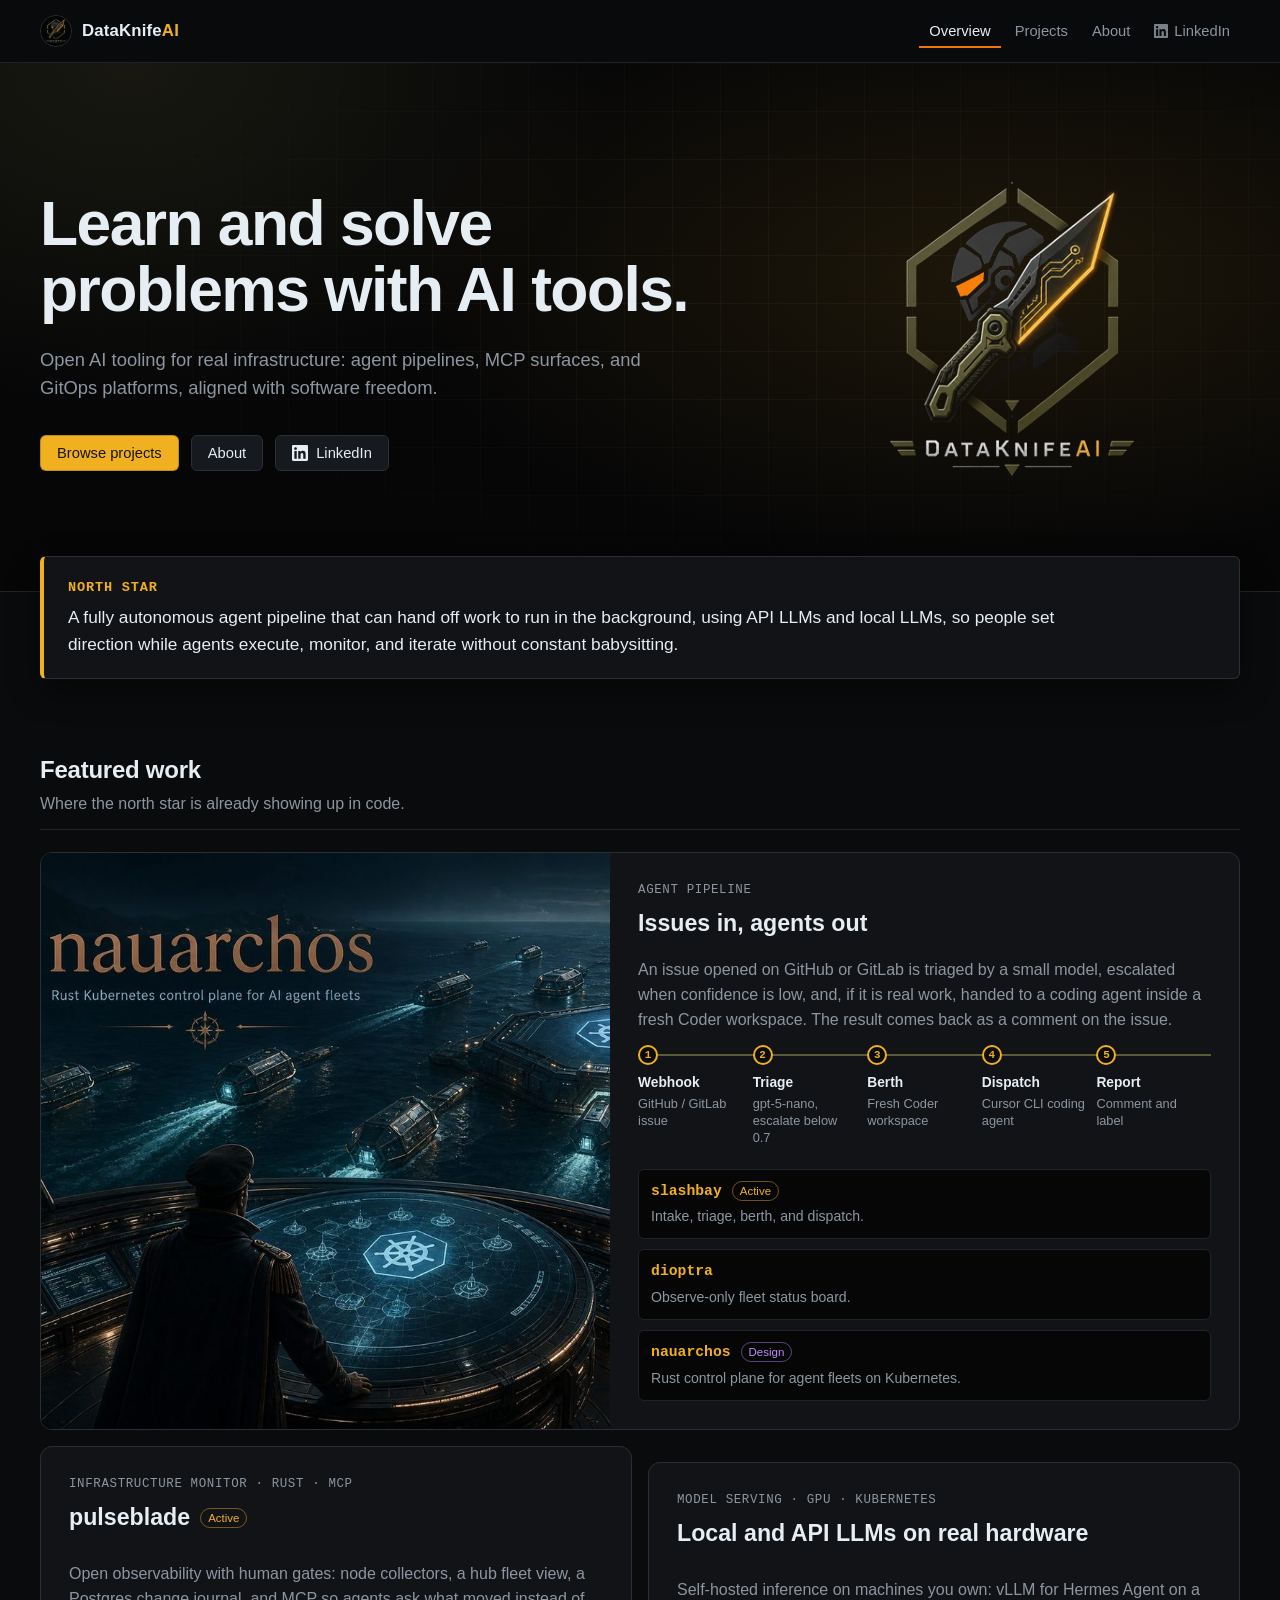
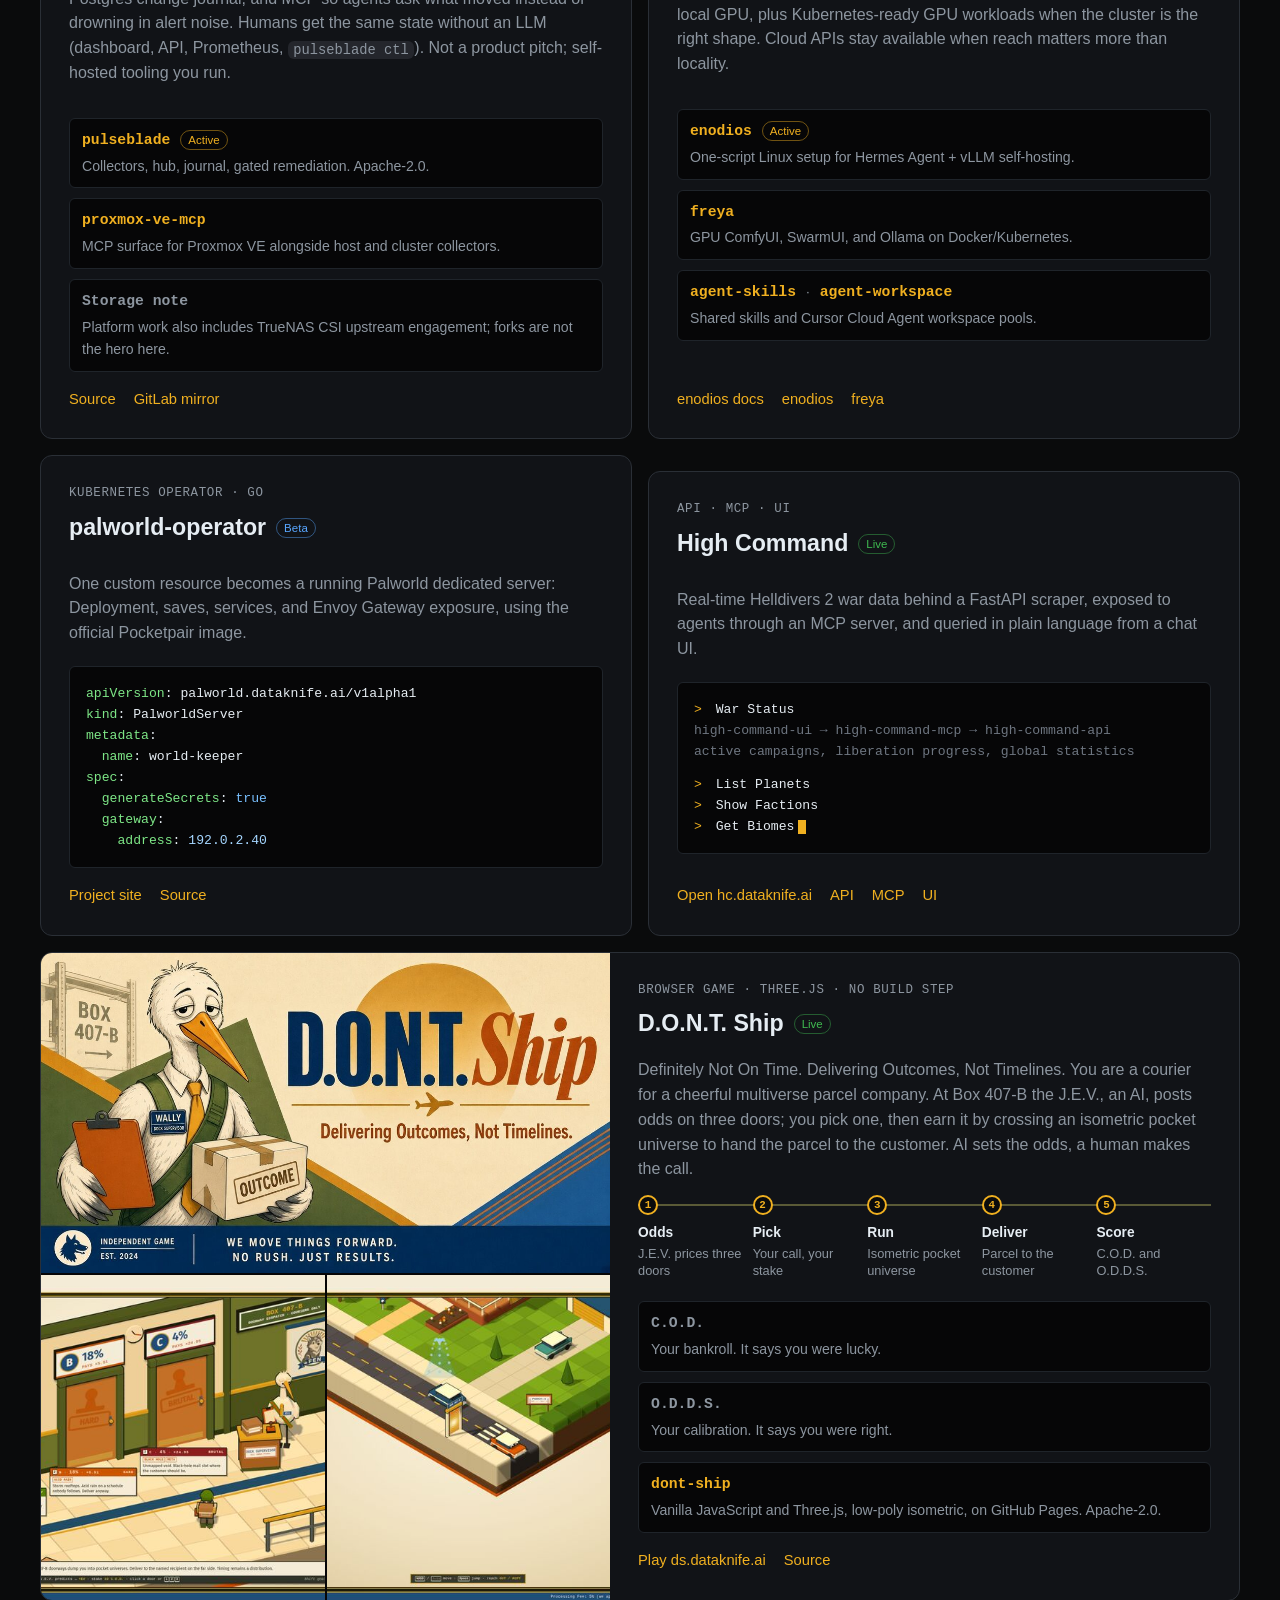
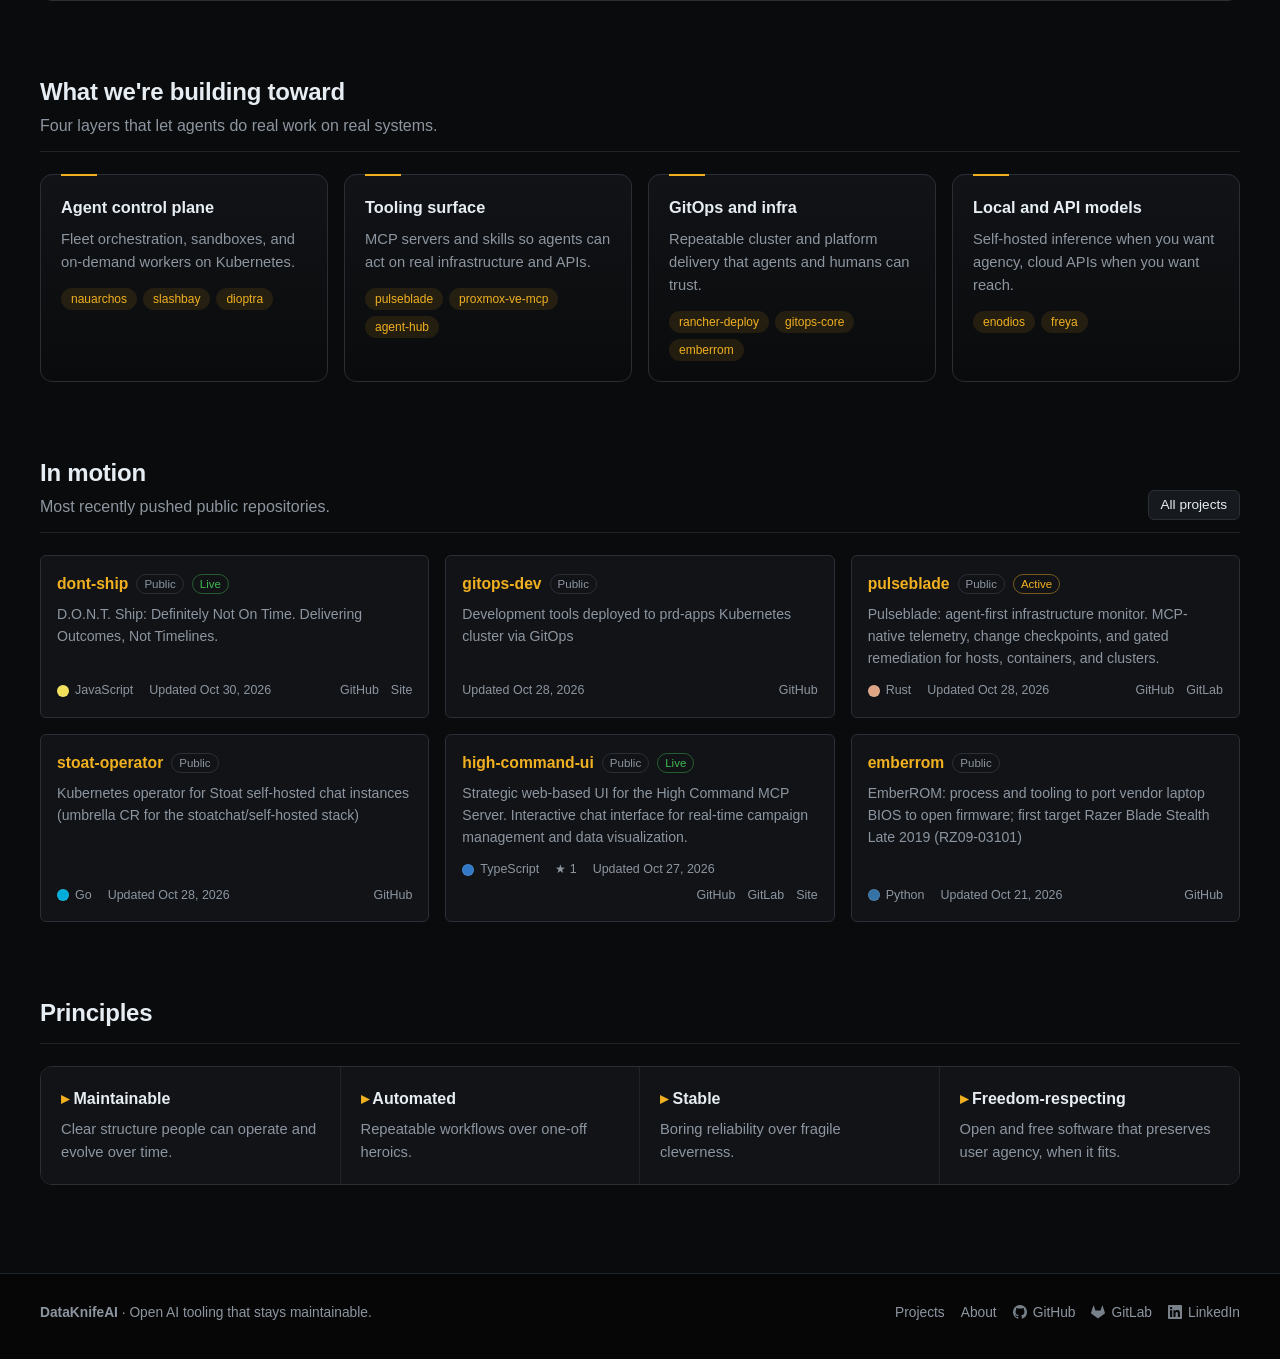
==== commit cba39136: "feat(site): feature D.O.N.T. Ship Add a Featured work card with poster and gameplay shots, list dont" ====
--- a/index.html
+++ b/index.html
@@ -254,6 +254,52 @@
             </div>
           </article>
         </div>
+
+        <article class="feature feature-lead">
+          <div class="feature-media feature-media-stack">
+            <img src="assets/dont-ship.jpg" alt="D.O.N.T. Ship poster: Wally the stork, Dock Supervisor at Box 407-B, holding a parcel marked Outcome" width="1120" height="630" loading="lazy" />
+            <img src="assets/dont-ship-hub.jpg" alt="Box 407-B hub: three doors with J.E.V. odds of 78, 18, and 4 percent" width="800" height="450" loading="lazy" />
+            <img src="assets/dont-ship-run.jpg" alt="Isometric courier run through a low-poly suburban pocket universe" width="800" height="450" loading="lazy" />
+          </div>
+          <div class="feature-body">
+            <p class="feature-kicker">Browser game · Three.js · No build step</p>
+            <h3>
+              <a href="https://ds.dataknife.ai/" target="_blank" rel="noopener noreferrer">D.O.N.T. Ship</a>
+              <span class="status status-live">Live</span>
+            </h3>
+            <p>
+              Definitely Not On Time. Delivering Outcomes, Not Timelines. You are a courier for a
+              cheerful multiverse parcel company. At Box 407-B the J.E.V., an AI, posts odds on three
+              doors; you pick one, then earn it by crossing an isometric pocket universe to hand the
+              parcel to the customer. AI sets the odds, a human makes the call.
+            </p>
+            <ol class="pipeline" aria-label="Delivery loop">
+              <li><span>Odds</span>J.E.V. prices three doors</li>
+              <li><span>Pick</span>Your call, your stake</li>
+              <li><span>Run</span>Isometric pocket universe</li>
+              <li><span>Deliver</span>Parcel to the customer</li>
+              <li><span>Score</span>C.O.D. and O.D.D.S.</li>
+            </ol>
+            <ul class="repo-trio">
+              <li>
+                <span class="repo-muted">C.O.D.</span>
+                <p>Your bankroll. It says you were lucky.</p>
+              </li>
+              <li>
+                <span class="repo-muted">O.D.D.S.</span>
+                <p>Your calibration. It says you were right.</p>
+              </li>
+              <li>
+                <a href="https://github.com/DataKnifeAI/dont-ship" target="_blank" rel="noopener noreferrer">dont-ship</a>
+                <p>Vanilla JavaScript and Three.js, low-poly isometric, on GitHub Pages. Apache-2.0.</p>
+              </li>
+            </ul>
+            <p class="feature-links">
+              <a href="https://ds.dataknife.ai/" target="_blank" rel="noopener noreferrer">Play ds.dataknife.ai</a>
+              <a href="https://github.com/DataKnifeAI/dont-ship" target="_blank" rel="noopener noreferrer">Source</a>
+            </p>
+          </div>
+        </article>
       </section>
 
       <section class="wrap section" aria-labelledby="layers-title">
--- a/styles.css
+++ b/styles.css
@@ -508,8 +508,26 @@
 .feature + .feature-pair,
 .feature-lead + .feature,
 .feature-lead + .feature-pair,
+.feature-pair + .feature,
 .feature-pair + .feature-pair {
   margin-top: 16px;
+}
+
+.feature-media-stack {
+  display: grid;
+  grid-template-columns: repeat(2, minmax(0, 1fr));
+  grid-template-rows: auto 1fr;
+  gap: 2px;
+}
+
+.feature-media.feature-media-stack img {
+  aspect-ratio: 16 / 9;
+  object-position: center;
+}
+
+.feature-media.feature-media-stack img:first-child {
+  grid-column: 1 / -1;
+  height: auto;
 }
 
 .feature-pair {
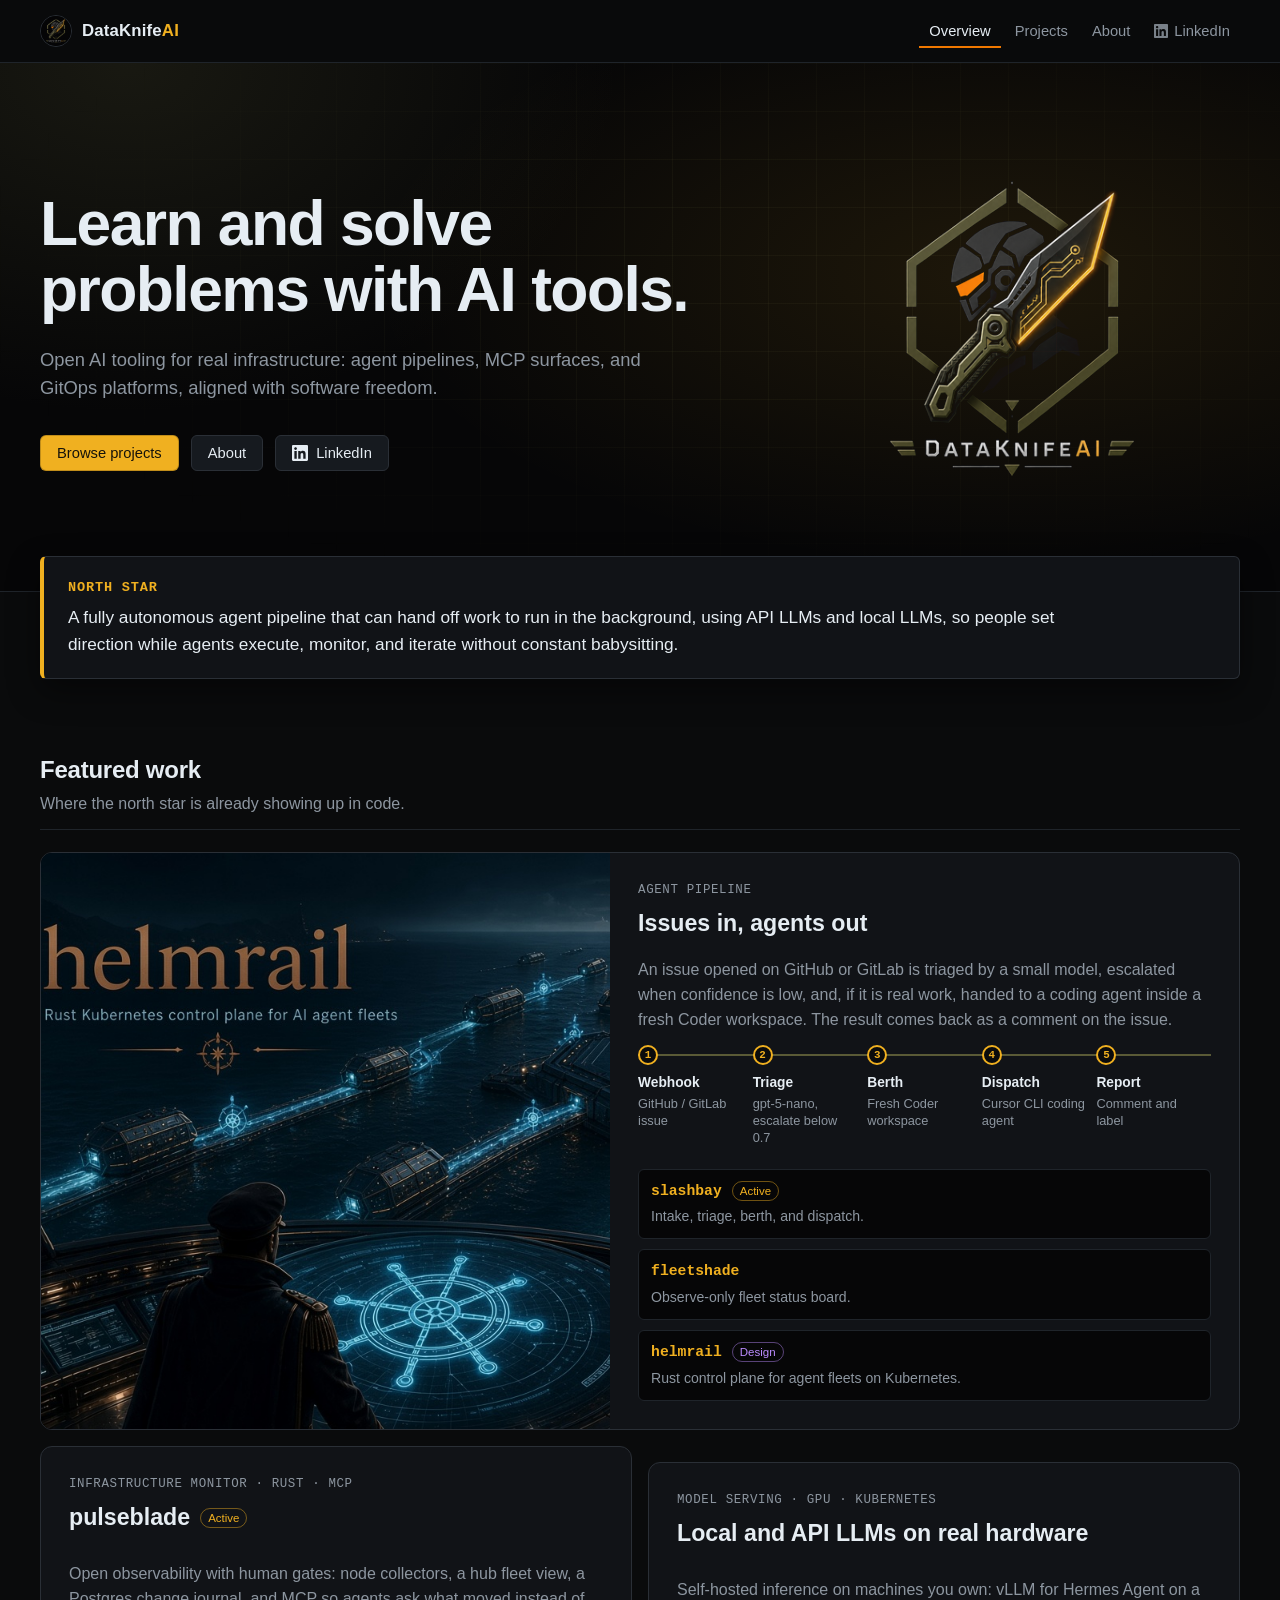
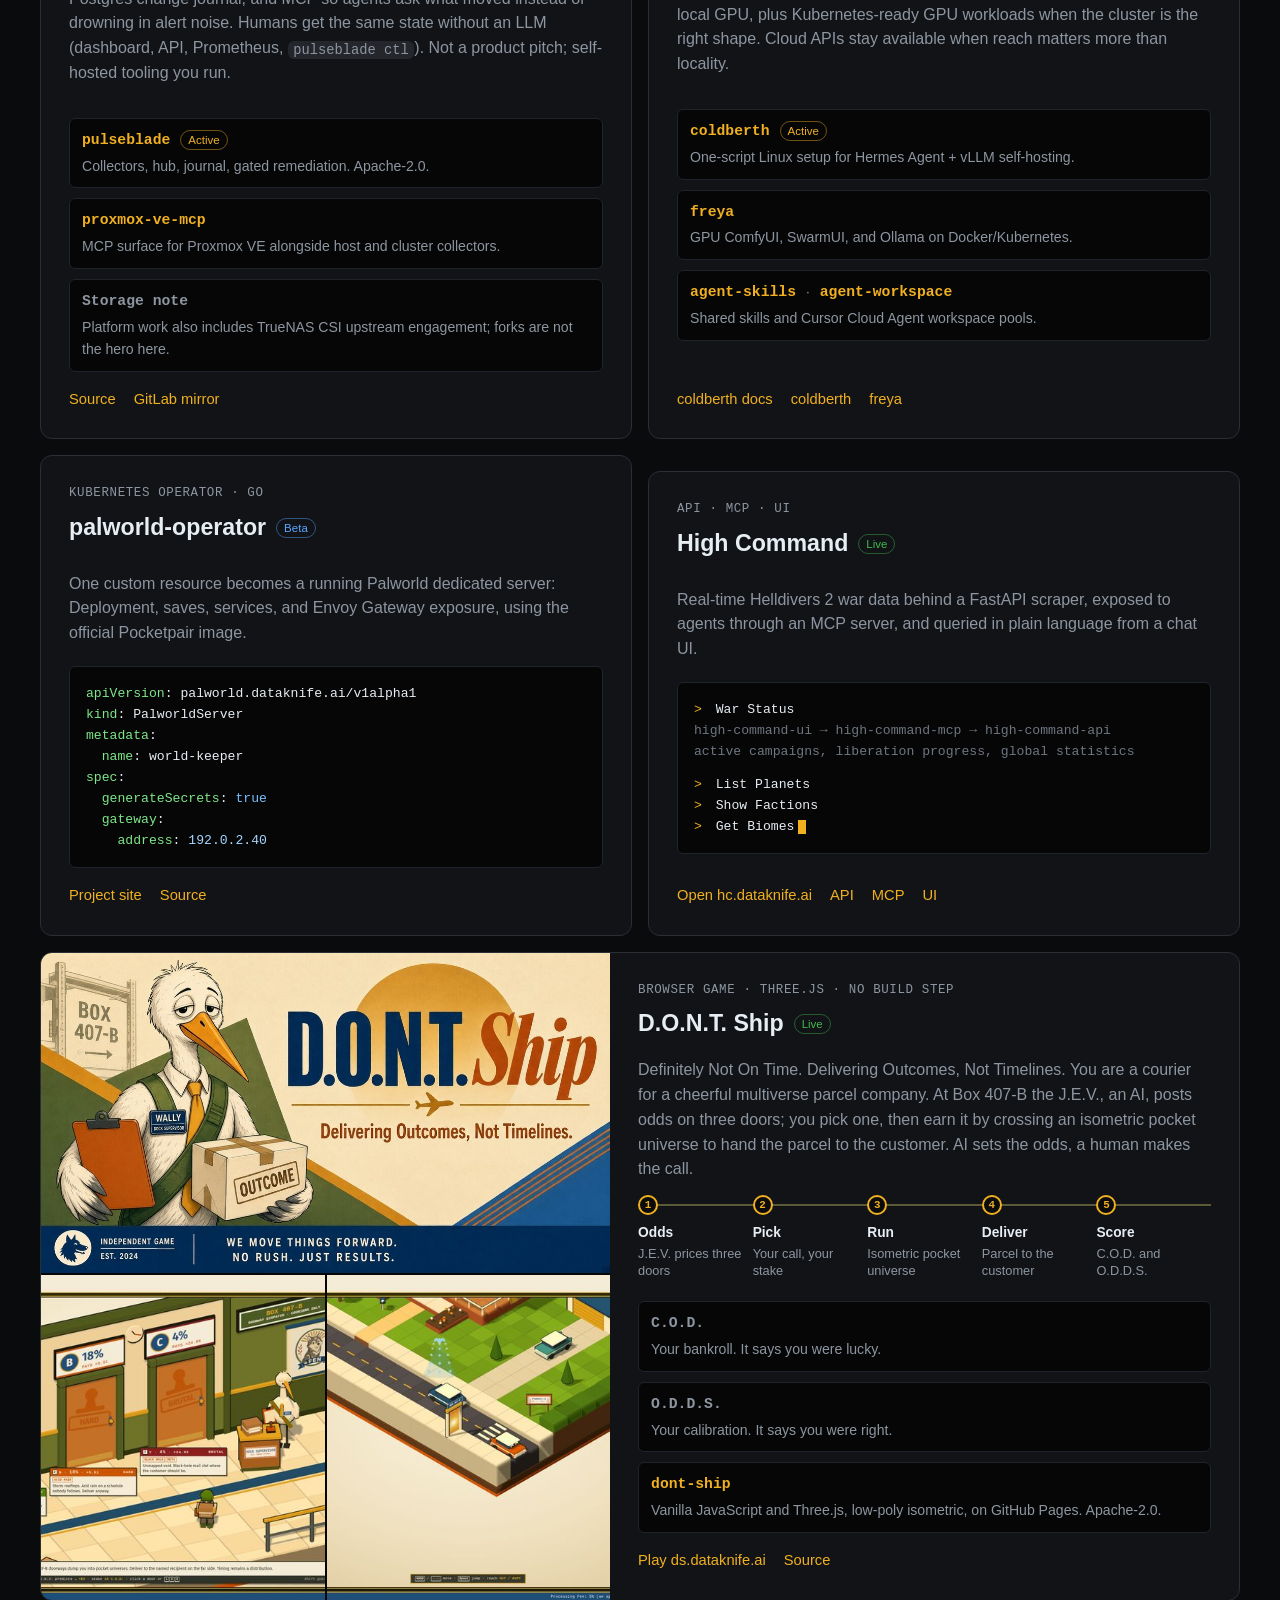
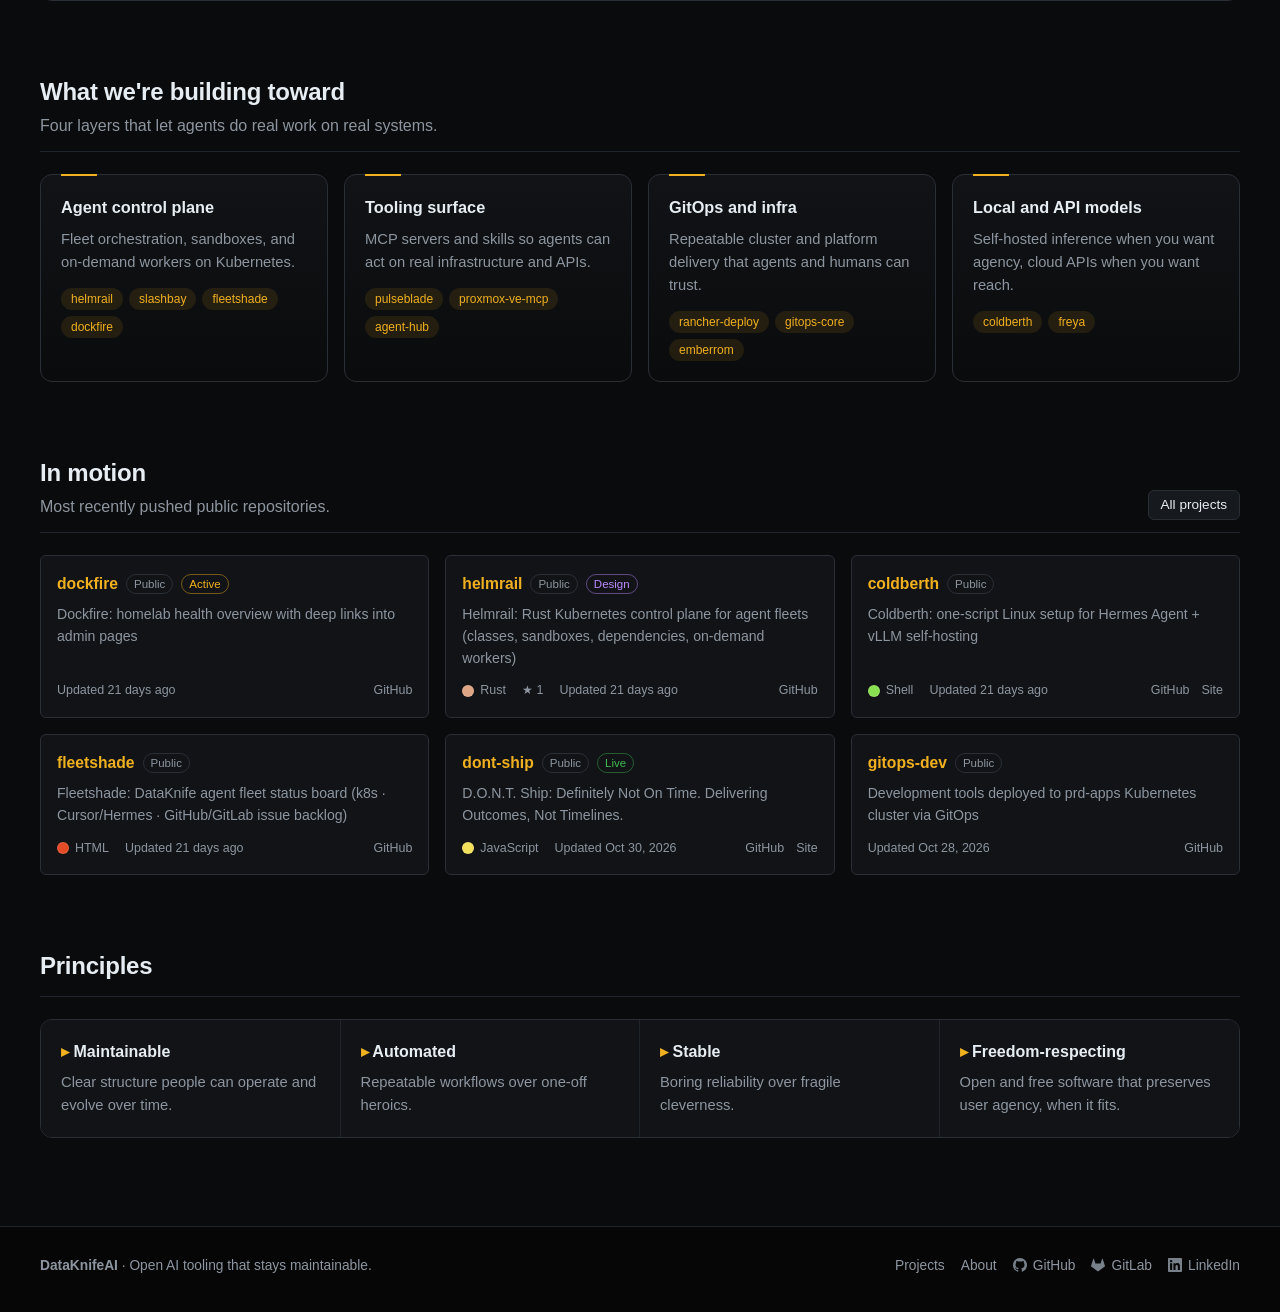
==== commit e5aa4261: "docs(site): adopt dockfire and rebranded agent repos Catalog and homepage point at dockfire, fleetsh" ====
--- a/index.html
+++ b/index.html
@@ -89,7 +89,7 @@
 
         <article class="feature feature-lead">
           <div class="feature-media">
-            <img src="assets/nauarchos.jpg" alt="Nauarchos concept art: an admiral directing a fleet of agent vessels" width="1200" height="800" loading="lazy" />
+            <img src="assets/helmrail.jpg" alt="Helmrail concept art: a control plane rail directing a fleet of agent vessels" width="1200" height="800" loading="lazy" />
           </div>
           <div class="feature-body">
             <p class="feature-kicker">Agent pipeline</p>
@@ -113,11 +113,11 @@
                 <p>Intake, triage, berth, and dispatch.</p>
               </li>
               <li>
-                <a href="https://github.com/DataKnifeAI/dioptra" target="_blank" rel="noopener noreferrer">dioptra</a>
+                <a href="https://github.com/DataKnifeAI/fleetshade" target="_blank" rel="noopener noreferrer">fleetshade</a>
                 <p>Observe-only fleet status board.</p>
               </li>
               <li>
-                <a href="https://github.com/DataKnifeAI/nauarchos" target="_blank" rel="noopener noreferrer">nauarchos</a>
+                <a href="https://github.com/DataKnifeAI/helmrail" target="_blank" rel="noopener noreferrer">helmrail</a>
                 <span class="status status-design">Design</span>
                 <p>Rust control plane for agent fleets on Kubernetes.</p>
               </li>
@@ -175,7 +175,7 @@
               </p>
               <ul class="repo-trio">
                 <li>
-                  <a href="https://github.com/DataKnifeAI/enodios" target="_blank" rel="noopener noreferrer">enodios</a>
+                  <a href="https://github.com/DataKnifeAI/coldberth" target="_blank" rel="noopener noreferrer">coldberth</a>
                   <span class="status status-active">Active</span>
                   <p>One-script Linux setup for Hermes Agent + vLLM self-hosting.</p>
                 </li>
@@ -191,8 +191,8 @@
                 </li>
               </ul>
               <p class="feature-links">
-                <a href="https://dataknifeai.github.io/enodios/" target="_blank" rel="noopener noreferrer">enodios docs</a>
-                <a href="https://github.com/DataKnifeAI/enodios" target="_blank" rel="noopener noreferrer">enodios</a>
+                <a href="https://dataknifeai.github.io/coldberth/" target="_blank" rel="noopener noreferrer">coldberth docs</a>
+                <a href="https://github.com/DataKnifeAI/coldberth" target="_blank" rel="noopener noreferrer">coldberth</a>
                 <a href="https://github.com/DataKnifeAI/freya" target="_blank" rel="noopener noreferrer">freya</a>
               </p>
             </div>
@@ -311,7 +311,7 @@
           <article>
             <h3>Agent control plane</h3>
             <p>Fleet orchestration, sandboxes, and on-demand workers on Kubernetes.</p>
-            <p class="layer-repos"><a href="https://github.com/DataKnifeAI/nauarchos" target="_blank" rel="noopener noreferrer">nauarchos</a> <a href="https://github.com/DataKnifeAI/slashbay" target="_blank" rel="noopener noreferrer">slashbay</a> <a href="https://github.com/DataKnifeAI/dioptra" target="_blank" rel="noopener noreferrer">dioptra</a></p>
+            <p class="layer-repos"><a href="https://github.com/DataKnifeAI/helmrail" target="_blank" rel="noopener noreferrer">helmrail</a> <a href="https://github.com/DataKnifeAI/slashbay" target="_blank" rel="noopener noreferrer">slashbay</a> <a href="https://github.com/DataKnifeAI/fleetshade" target="_blank" rel="noopener noreferrer">fleetshade</a> <a href="https://github.com/DataKnifeAI/dockfire" target="_blank" rel="noopener noreferrer">dockfire</a></p>
           </article>
           <article>
             <h3>Tooling surface</h3>
@@ -326,7 +326,7 @@
           <article>
             <h3>Local and API models</h3>
             <p>Self-hosted inference when you want agency, cloud APIs when you want reach.</p>
-            <p class="layer-repos"><a href="https://github.com/DataKnifeAI/enodios" target="_blank" rel="noopener noreferrer">enodios</a> <a href="https://github.com/DataKnifeAI/freya" target="_blank" rel="noopener noreferrer">freya</a></p>
+            <p class="layer-repos"><a href="https://github.com/DataKnifeAI/coldberth" target="_blank" rel="noopener noreferrer">coldberth</a> <a href="https://github.com/DataKnifeAI/freya" target="_blank" rel="noopener noreferrer">freya</a></p>
           </article>
         </div>
       </section>
